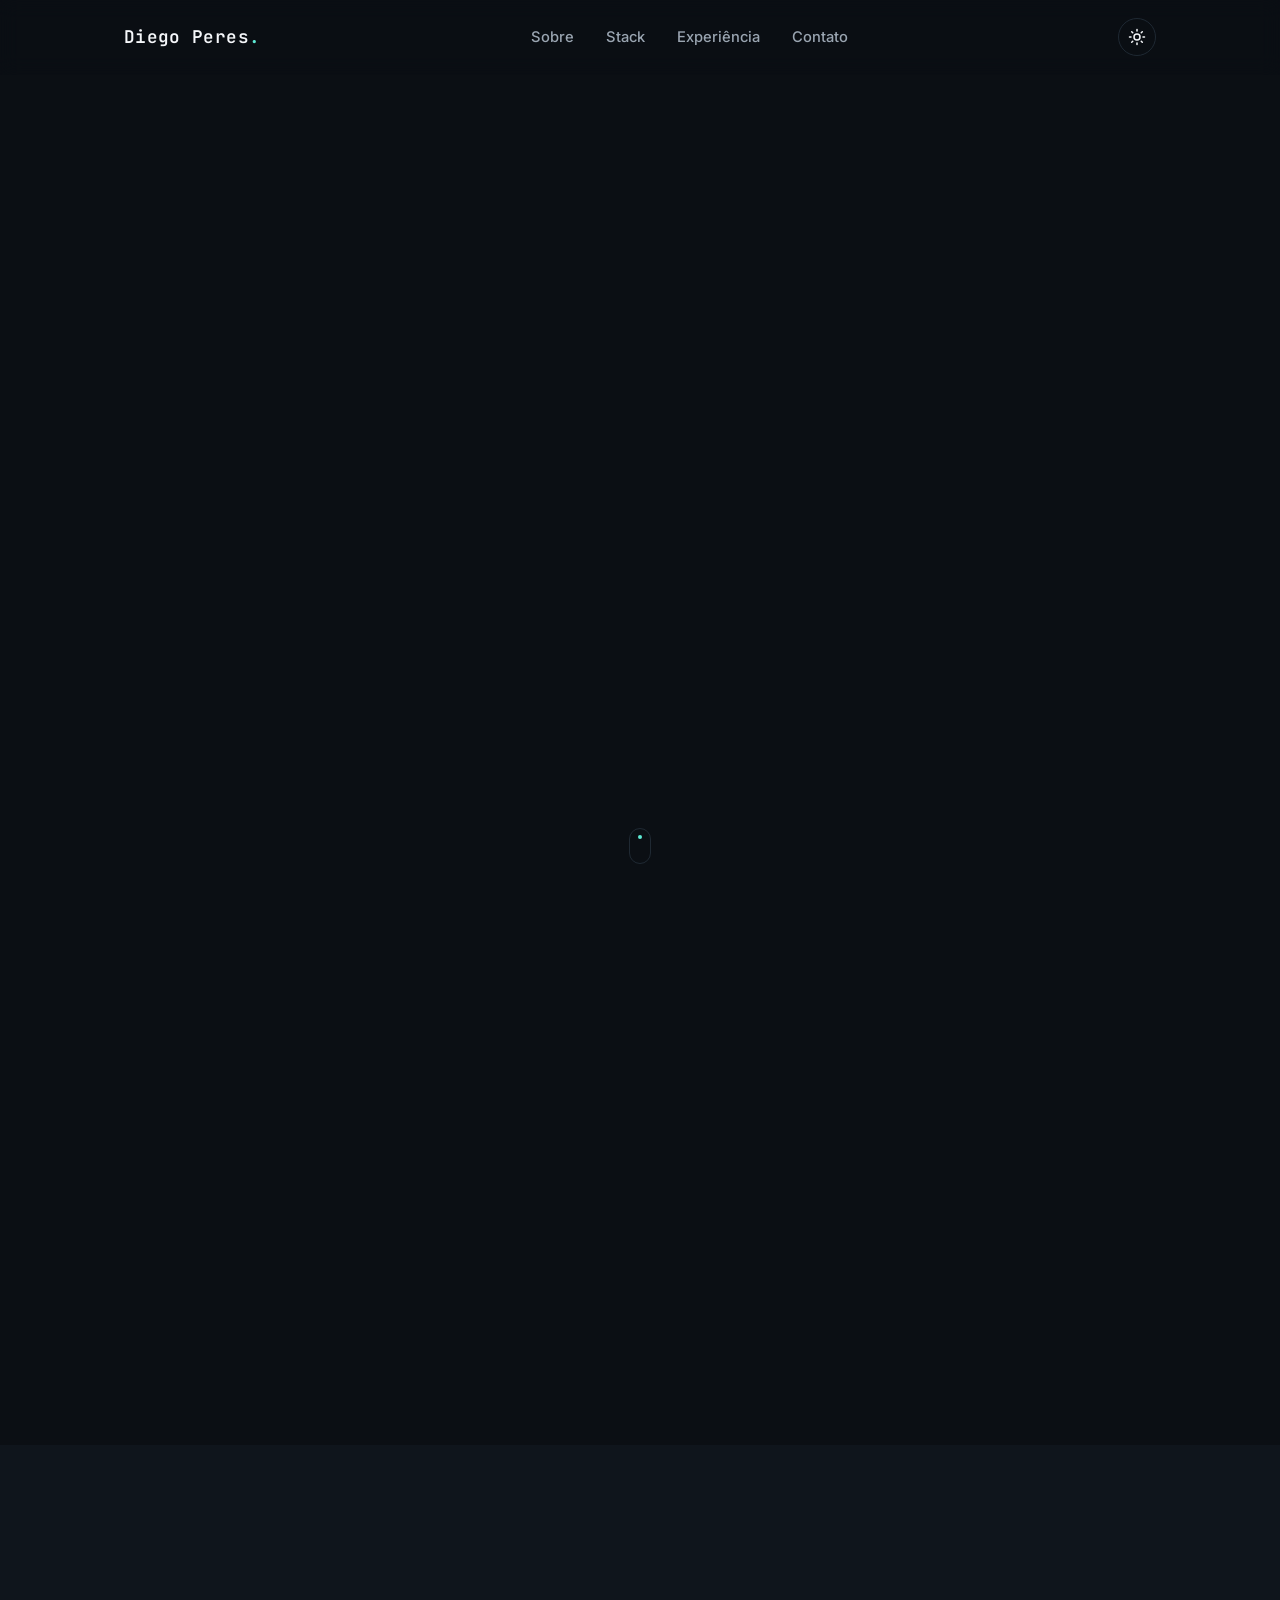
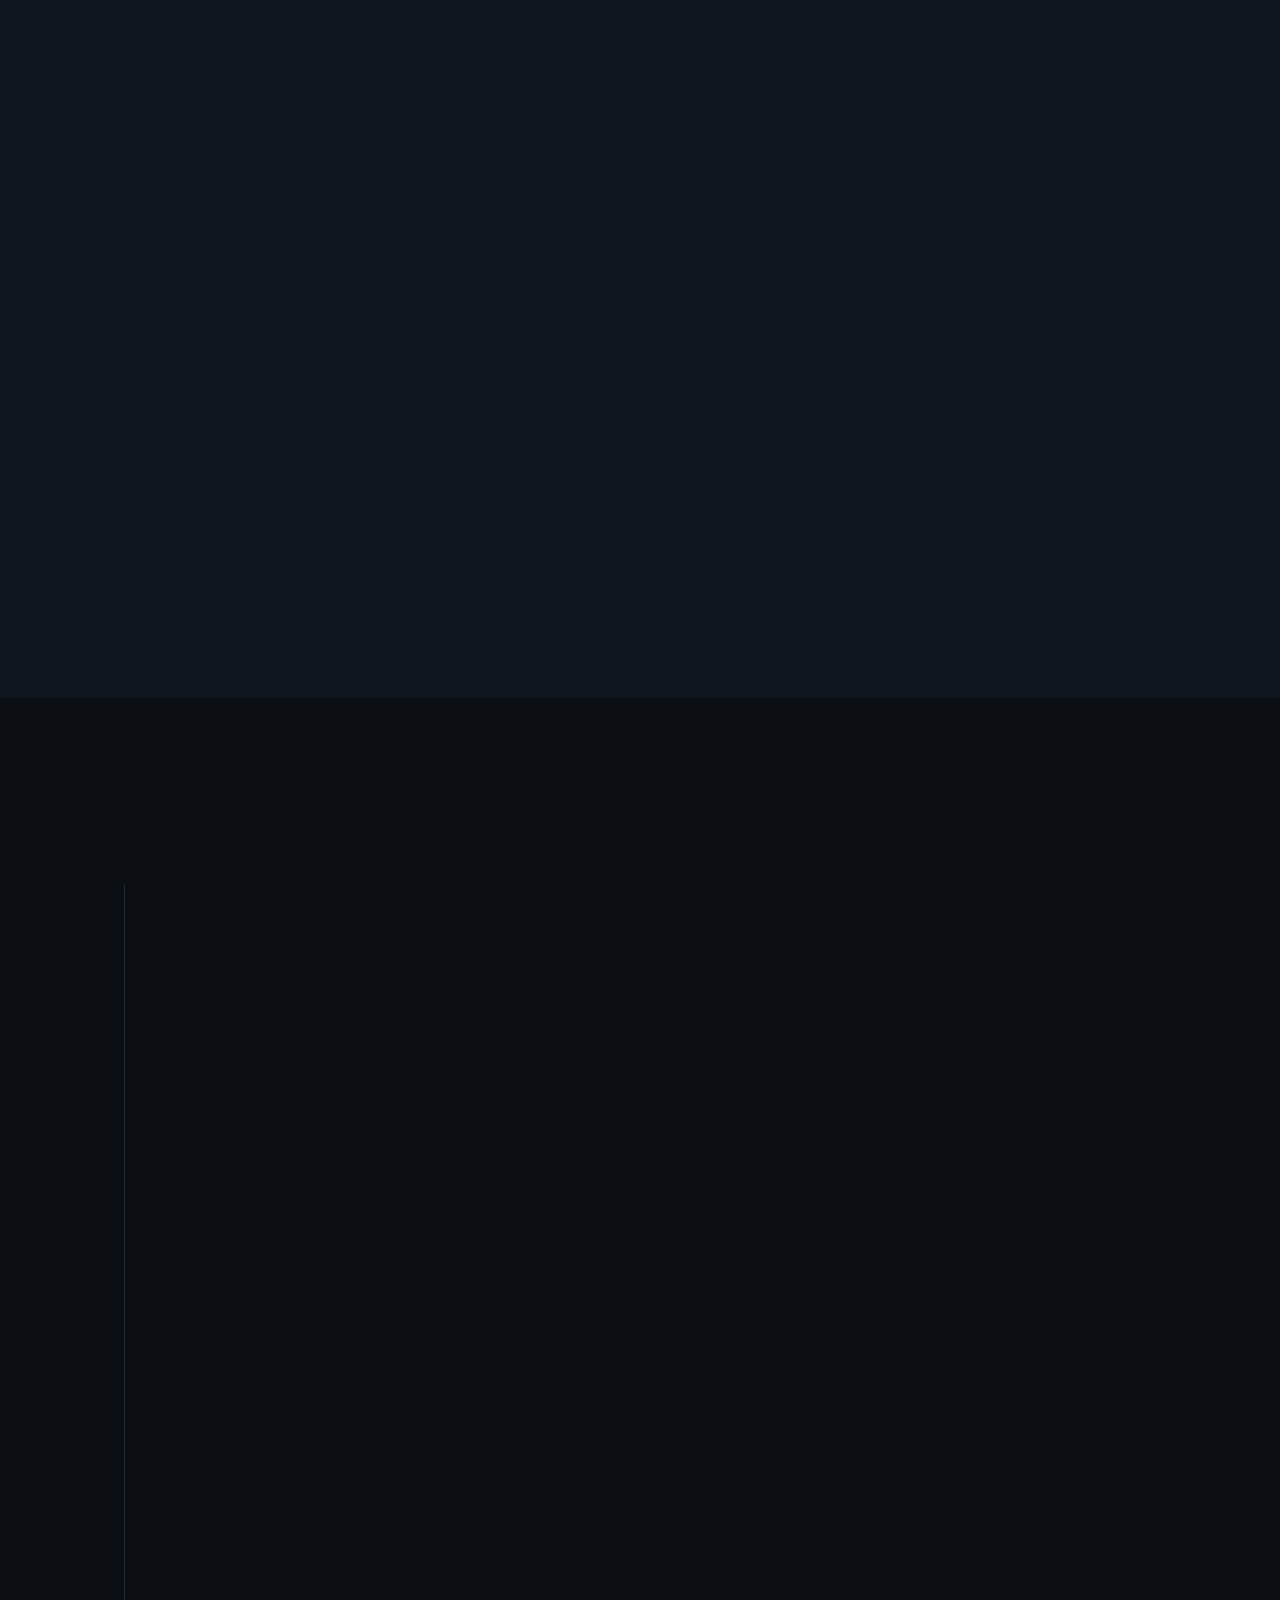
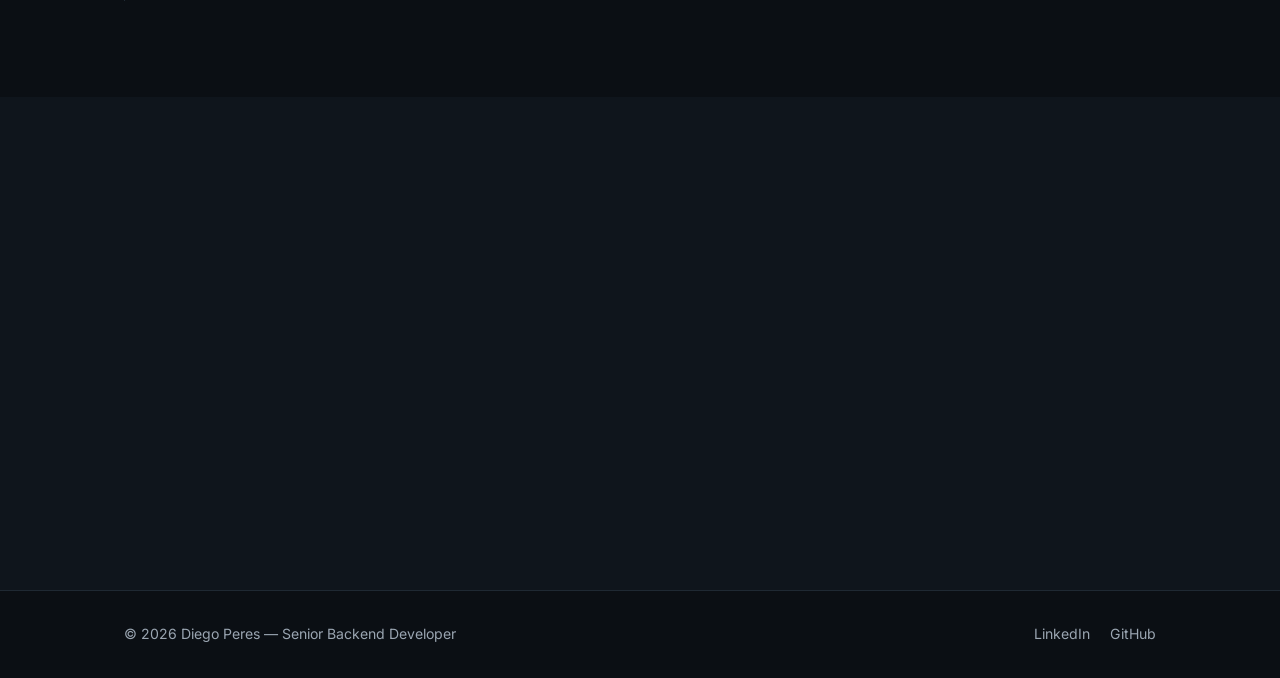
==== index.html @ b1e32153 "ajustes" ====
<!DOCTYPE html>
<html lang="pt-BR">

<head>
    <meta charset="UTF-8">
    <meta name="viewport" content="width=device-width, initial-scale=1.0">

    <title>Diego Peres — Senior Backend Developer | C# / .NET</title>
    <meta name="description"
        content="Diego Peres, desenvolvedor backend sênior especializado em C# e .NET. Experiência com microsserviços, alta complexidade, grandes volumes de dados e cloud.">
    <meta name="author" content="Diego Peres">
    <meta name="robots" content="index, follow">
    <meta name="theme-color" content="#0b0f14">

    <!-- Open Graph -->
    <meta property="og:type" content="website">
    <meta property="og:title" content="Diego Peres — Senior Backend Developer | C# / .NET">
    <meta property="og:description"
        content="Desenvolvedor backend especializado em C# e ecossistema .NET, com experiência em sistemas de alta complexidade, microsserviços e processamento de grandes volumes de dados.">
    <meta property="og:image" content="assets/og-image.svg">
    <!-- PERSONALIZAR: og:url deve apontar para o domínio final do site -->
    <meta property="og:url" content="https://SEU-USUARIO.github.io/">
    <meta property="og:locale" content="pt_BR">

    <!-- Twitter Card -->
    <meta name="twitter:card" content="summary_large_image">
    <meta name="twitter:title" content="Diego Peres — Senior Backend Developer | C# / .NET">
    <meta name="twitter:description" content="Desenvolvedor backend especializado em C# e ecossistema .NET.">
    <meta name="twitter:image" content="assets/og-image.svg">

    <link rel="icon" type="image/svg+xml" href="assets/favicon.svg">
    <link rel="canonical" href="https://SEU-USUARIO.github.io/"> <!-- PERSONALIZAR -->

    <link rel="preconnect" href="https://fonts.googleapis.com">
    <link rel="preconnect" href="https://fonts.gstatic.com" crossorigin>
    <link
        href="https://fonts.googleapis.com/css2?family=Inter:wght@400;500;600;700&amp;family=JetBrains+Mono:wght@400;500;600&amp;display=swap"
        rel="stylesheet">

    <link rel="stylesheet" href="css/style.css">
</head>

<body>

    <a class="skip-link" href="#conteudo">Pular para o conteúdo</a>

    <!-- ===================== HEADER / NAV ===================== -->
    <header class="header" id="header">
        <nav class="nav" aria-label="Navegação principal">
            <a href="#hero" class="nav__brand">Diego Peres<span class="dot">.</span></a>

            <button class="nav__toggle" id="navToggle" aria-expanded="false" aria-controls="navMenu"
                aria-label="Abrir menu">
                <span></span><span></span><span></span>
            </button>

            <ul class="nav__menu" id="navMenu">
                <li><a href="#sobre" class="nav__link">Sobre</a></li>
                <li><a href="#stack" class="nav__link">Stack</a></li>
                <li><a href="#experiencia" class="nav__link">Experiência</a></li>
                <li><a href="#contato" class="nav__link">Contato</a></li>
            </ul>

            <div class="nav__actions">
                <button class="theme-toggle" id="themeToggle" aria-label="Alternar tema claro/escuro"
                    title="Alternar tema">
                    <svg class="icon icon-sun" viewBox="0 0 24 24" aria-hidden="true">
                        <circle cx="12" cy="12" r="4" />
                        <path
                            d="M12 2v2M12 20v2M4.93 4.93l1.41 1.41M17.66 17.66l1.41 1.41M2 12h2M20 12h2M4.93 19.07l1.41-1.41M17.66 6.34l1.41-1.41" />
                    </svg>
                    <svg class="icon icon-moon" viewBox="0 0 24 24" aria-hidden="true">
                        <path d="M21 12.79A9 9 0 1 1 11.21 3 7 7 0 0 0 21 12.79z" />
                    </svg>
                </button>
            </div>
        </nav>
    </header>

    <main id="conteudo">

        <!-- ===================== HERO ===================== -->
        <section class="hero" id="hero">
            <div class="container hero__content">
                <p class="hero__eyebrow reveal">Olá, eu sou</p>
                <h1 class="hero__name reveal">Diego Peres</h1>
                <p class="hero__role reveal">Senior Backend Developer <span class="sep">|</span> C# <span
                        class="sep">|</span> .NET</p>
                <p class="hero__text reveal">
                    Desenvolvedor backend especializado em C# e ecossistema .NET, com experiência no
                    desenvolvimento de sistemas de alta complexidade, microsserviços e processamento
                    de grandes volumes de dados.
                </p>

                <div class="hero__actions reveal">
                    <!-- PERSONALIZAR: links configurados em js/script.js (objeto CONFIG) -->
                    <a data-config="linkedin" class="btn btn--primary" target="_blank" rel="noopener noreferrer">
                        <svg class="icon icon-brand" viewBox="0 0 24 24" aria-hidden="true">
                            <path
                                d="M20.447 20.452h-3.554v-5.569c0-1.328-.027-3.037-1.852-3.037-1.853 0-2.136 1.446-2.136 2.939v5.667H9.351V9h3.414v1.561h.046c.477-.9 1.637-1.85 3.37-1.85 3.601 0 4.267 2.37 4.267 5.455v6.286zM5.337 7.433a2.062 2.062 0 1 1 0-4.125 2.062 2.062 0 0 1 0 4.125zM7.119 20.452H3.554V9h3.565v11.452zM22.225 0H1.771C.792 0 0 .774 0 1.729v20.542C0 23.227.792 24 1.771 24h20.451C23.2 24 24 23.227 24 22.271V1.729C24 .774 23.2 0 22.222 0h.003z" />
                        </svg>
                        LinkedIn
                    </a>
                    <a data-config="github" class="btn btn--outline" target="_blank" rel="noopener noreferrer">
                        <svg class="icon icon-brand" viewBox="0 0 24 24" aria-hidden="true">
                            <path
                                d="M12 .297c-6.63 0-12 5.373-12 12 0 5.303 3.438 9.8 8.205 11.385.6.113.82-.258.82-.577 0-.285-.01-1.04-.015-2.04-3.338.724-4.042-1.61-4.042-1.61C4.422 18.07 3.633 17.7 3.633 17.7c-1.087-.744.084-.729.084-.729 1.205.084 1.838 1.236 1.838 1.236 1.07 1.835 2.809 1.305 3.495.998.108-.776.417-1.305.76-1.605-2.665-.3-5.466-1.332-5.466-5.93 0-1.31.47-2.38 1.235-3.22-.135-.303-.54-1.523.105-3.176 0 0 1.005-.322 3.3 1.23.96-.267 1.98-.399 3-.405 1.02.006 2.04.138 3 .405 2.28-1.552 3.285-1.23 3.285-1.23.645 1.653.24 2.873.12 3.176.765.84 1.23 1.91 1.23 3.22 0 4.61-2.805 5.625-5.475 5.92.42.36.81 1.096.81 2.22 0 1.606-.015 2.896-.015 3.286 0 .315.21.69.825.57C20.565 22.092 24 17.592 24 12.297c0-6.627-5.373-12-12-12" />
                        </svg>
                        GitHub
                    </a>
                    <a href="#contato" class="btn btn--ghost">Contato</a>
                </div>
            </div>

            <a href="#sobre" class="scroll-hint" aria-label="Rolar para a próxima seção">
                <span></span>
            </a>
        </section>

        <!-- ===================== SOBRE ===================== -->
        <section class="section" id="sobre">
            <div class="container">
                <h2 class="section__title reveal"><span class="section__num">01.</span> Sobre mim</h2>

                <div class="about">
                    <p class="about__text reveal">
                        Sou desenvolvedor de software com experiência desde 2010, especializado em
                        desenvolvimento backend utilizando C# e .NET. Ao longo da carreira, trabalhei com
                        sistemas de alta complexidade, grande volume de dados, microsserviços, mensageria,
                        bancos de dados e ambientes de cloud.
                    </p>
                    <p class="about__text reveal">
                        Ao longo da carreira, atuei em sistemas de gestão financeira, comercial e estoque —
                        passando por desenvolvimento desktop, evoluindo para APIs backend e, mais
                        recentemente, para arquiteturas em nuvem e microsserviços. Gosto de projetar
                        soluções que se mantêm simples mesmo quando o problema não é, com código testável
                        e serviços que continuam de pé sob carga.
                    </p>
                </div>
            </div>
        </section>

        <!-- ===================== STACK ===================== -->
        <section class="section section--alt" id="stack">
            <div class="container">
                <h2 class="section__title reveal"><span class="section__num">02.</span> Stack &amp; Conhecimentos</h2>

                <div class="stack-grid">

                    <div class="stack-card reveal">
                        <h3 class="stack-card__title">
                            <svg class="icon" viewBox="0 0 24 24" aria-hidden="true">
                                <polyline points="16 18 22 12 16 6" />
                                <polyline points="8 6 2 12 8 18" />
                            </svg>
                            Backend
                        </h3>
                        <ul class="tag-list">
                            <li>C#</li>
                            <li>.NET</li>
                            <li>ASP.NET Core</li>
                            <li>Entity Framework</li>
                            <li>Dapper</li>
                            <li>MediatR</li>
                            <li>REST APIs</li>
                            <li>Microservices</li>
                            <li>Swagger</li>
                            <li>Scalar</li>
                        </ul>
                    </div>

                    <div class="stack-card reveal">
                        <h3 class="stack-card__title">
                            <svg class="icon" viewBox="0 0 24 24" aria-hidden="true">
                                <ellipse cx="12" cy="6" rx="8" ry="3" />
                                <path d="M4 6v6c0 1.66 3.58 3 8 3s8-1.34 8-3V6" />
                                <path d="M4 12v6c0 1.66 3.58 3 8 3s8-1.34 8-3v-6" />
                            </svg>
                            Banco de Dados
                        </h3>
                        <ul class="tag-list">
                            <li>SQL Server</li>
                            <li>MySQL</li>
                        </ul>
                    </div>

                    <div class="stack-card reveal">
                        <h3 class="stack-card__title">
                            <svg class="icon" viewBox="0 0 24 24" aria-hidden="true">
                                <path
                                    d="M21 11.5a8.38 8.38 0 0 1-.9 3.8 8.5 8.5 0 0 1-7.6 4.7 8.38 8.38 0 0 1-3.8-.9L3 21l1.9-5.7a8.38 8.38 0 0 1-.9-3.8 8.5 8.5 0 0 1 4.7-7.6 8.38 8.38 0 0 1 3.8-.9h.5a8.48 8.48 0 0 1 8 8v.5Z" />
                            </svg>
                            Mensageria
                        </h3>
                        <ul class="tag-list">
                            <li>RabbitMQ</li>
                            <li>Azure Service Bus</li>
                        </ul>
                    </div>

                    <div class="stack-card reveal">
                        <h3 class="stack-card__title">
                            <svg class="icon" viewBox="0 0 24 24" aria-hidden="true">
                                <path d="M7 18a4.5 4.5 0 0 1-1.5-8.73A5.5 5.5 0 0 1 16.2 7.02 4.5 4.5 0 0 1 17 18H7Z" />
                            </svg>
                            Cloud &amp; DevOps
                        </h3>
                        <ul class="tag-list">
                            <li>Azure</li>
                            <li>Azure DevOps</li>
                            <li>AWS</li>
                            <li>Docker</li>
                            <li>Rancher</li>
                            <li>Keda</li>
                            <li>CI/CD</li>
                            <li>Git</li>
                        </ul>
                    </div>

                    <div class="stack-card reveal">
                        <h3 class="stack-card__title">
                            <svg class="icon" viewBox="0 0 24 24" aria-hidden="true">
                                <path d="M22 11.08V12a10 10 0 1 1-5.93-9.14" />
                                <polyline points="22 4 12 14.01 9 11.01" />
                            </svg>
                            Testes
                        </h3>
                        <ul class="tag-list">
                            <li>NUnit</li>
                            <li>XUnit</li>
                            <li>NSubstitute</li>
                        </ul>
                    </div>

                </div>
            </div>
        </section>

        <!-- ===================== EXPERIÊNCIA ===================== -->
        <section class="section" id="experiencia">
            <div class="container">
                <h2 class="section__title reveal"><span class="section__num">03.</span> Experiência</h2>

                <ol class="timeline">

                    <li class="timeline__item reveal">
                        <div class="timeline__dot"></div>
                        <div class="timeline__card">
                            <span class="timeline__period">08/2024 — Atual</span>
                            <h3 class="timeline__role">Desenvolvedor Backend | C# | .NET</h3>
                            <p class="timeline__company">Ambev Tech</p>
                            <p class="timeline__desc">
                                Desenvolvimento backend em C# e .NET, com Entity Framework, MediatR e padrão
                                Repository. Integração entre sistemas via Azure Service Bus, com persistência
                                em SQL Server.
                            </p>
                        </div>
                    </li>

                    <li class="timeline__item reveal">
                        <div class="timeline__dot"></div>
                        <div class="timeline__card">
                            <span class="timeline__period">06/2021 — 08/2024</span>
                            <h3 class="timeline__role">Desenvolvedor Backend | C# | .NET</h3>
                            <p class="timeline__company">BTG Pactual</p>
                            <p class="timeline__desc">
                                Desenvolvimento de microsserviços em C# e ASP.NET, com mensageria via RabbitMQ
                                e persistência com Entity Framework e Dapper sobre MySQL. Orquestração de
                                containers com Docker e Rancher, com autoscaling via Keda. Pipelines de CI/CD
                                e versionamento no Azure DevOps, documentação de APIs com Swagger.
                            </p>
                        </div>
                    </li>

                    <li class="timeline__item reveal">
                        <div class="timeline__dot"></div>
                        <div class="timeline__card">
                            <span class="timeline__period">01/2010 — 05/2021</span>
                            <h3 class="timeline__role">Analista Desenvolvedor C# ASP.NET Core / Delphi</h3>
                            <p class="timeline__company">ao3 — Curitiba e Região, Brasil</p>
                            <p class="timeline__desc">
                                Mais de 11 anos em sistemas de gestão financeira, comercial e estoque. Trajetória
                                que passou por desenvolvimento desktop em Delphi, evoluiu para APIs backend em
                                C# e ASP.NET Core com microsserviços e Docker, e por fim para arquitetura em
                                nuvem — incluindo CI/CD na AWS (Docker, CodeCommit, CodeBuild, S3) e adaptação
                                dos sistemas para operação multi-tenant.
                            </p>
                        </div>
                    </li>

                </ol>
            </div>
        </section>

        <!-- ===================== CONTATO ===================== -->
        <section class="section section--alt" id="contato">
            <div class="container contact">
                <h2 class="section__title reveal"><span class="section__num">04.</span> Contato</h2>
                <p class="contact__text reveal">
                    Aberto a novas oportunidades e conversas sobre backend, arquitetura e engenharia de software.
                    O melhor caminho é me chamar por um dos canais abaixo.
                </p>

                <div class="contact__actions reveal">
                    <button type="button" class="btn btn--primary" data-email-trigger="send">
                        <svg class="icon" viewBox="0 0 24 24" aria-hidden="true">
                            <rect x="3" y="5" width="18" height="14" rx="2" />
                            <path d="m3 7 9 6 9-6" />
                        </svg>
                        Enviar e-mail
                    </button>
                    <a data-config="linkedin" class="btn btn--outline" target="_blank" rel="noopener noreferrer">
                        <svg class="icon icon-brand" viewBox="0 0 24 24" aria-hidden="true">
                            <path
                                d="M20.447 20.452h-3.554v-5.569c0-1.328-.027-3.037-1.852-3.037-1.853 0-2.136 1.446-2.136 2.939v5.667H9.351V9h3.414v1.561h.046c.477-.9 1.637-1.85 3.37-1.85 3.601 0 4.267 2.37 4.267 5.455v6.286zM5.337 7.433a2.062 2.062 0 1 1 0-4.125 2.062 2.062 0 0 1 0 4.125zM7.119 20.452H3.554V9h3.565v11.452zM22.225 0H1.771C.792 0 0 .774 0 1.729v20.542C0 23.227.792 24 1.771 24h20.451C23.2 24 24 23.227 24 22.271V1.729C24 .774 23.2 0 22.222 0h.003z" />
                        </svg>
                        LinkedIn
                    </a>
                    <a data-config="github" class="btn btn--outline" target="_blank" rel="noopener noreferrer">
                        <svg class="icon icon-brand" viewBox="0 0 24 24" aria-hidden="true">
                            <path
                                d="M12 .297c-6.63 0-12 5.373-12 12 0 5.303 3.438 9.8 8.205 11.385.6.113.82-.258.82-.577 0-.285-.01-1.04-.015-2.04-3.338.724-4.042-1.61-4.042-1.61C4.422 18.07 3.633 17.7 3.633 17.7c-1.087-.744.084-.729.084-.729 1.205.084 1.838 1.236 1.838 1.236 1.07 1.835 2.809 1.305 3.495.998.108-.776.417-1.305.76-1.605-2.665-.3-5.466-1.332-5.466-5.93 0-1.31.47-2.38 1.235-3.22-.135-.303-.54-1.523.105-3.176 0 0 1.005-.322 3.3 1.23.96-.267 1.98-.399 3-.405 1.02.006 2.04.138 3 .405 2.28-1.552 3.285-1.23 3.285-1.23.645 1.653.24 2.873.12 3.176.765.84 1.23 1.91 1.23 3.22 0 4.61-2.805 5.625-5.475 5.92.42.36.81 1.096.81 2.22 0 1.606-.015 2.896-.015 3.286 0 .315.21.69.825.57C20.565 22.092 24 17.592 24 12.297c0-6.627-5.373-12-12-12" />
                        </svg>
                        GitHub
                    </a>
                </div>

                <!--
          Proteção simples contra coleta automática de e-mail: o endereço fica
          codificado em js/script.js e só é decodificado/exibido após o clique
          do usuário (ver initEmailProtection em js/script.js).
        -->
                <p class="contact__direct reveal">
                    E-mail: <a href="#" class="email-reveal" data-email-trigger="show">Clique para revelar</a>
                </p>
            </div>
        </section>

    </main>

    <!-- ===================== FOOTER ===================== -->
    <footer class="footer">
        <div class="container footer__content">
            <p>&copy; <span id="year">2026</span> Diego Peres — Senior Backend Developer</p>
            <div class="footer__links">
                <a data-config="linkedin" target="_blank" rel="noopener noreferrer">LinkedIn</a>
                <a data-config="github" target="_blank" rel="noopener noreferrer">GitHub</a>
            </div>
        </div>
    </footer>

    <script src="js/site-config.js"></script>
    <script>
        (function loadScripts() {
            const appScript = document.createElement("script");
            appScript.src = "js/script.js";

            const localConfigScript = document.createElement("script");
            localConfigScript.src = "js/site-config.local.js";
            localConfigScript.onload = function () {
                document.body.appendChild(appScript);
            };
            localConfigScript.onerror = function () {
                document.body.appendChild(appScript);
            };

            document.body.appendChild(localConfigScript);
        })();
    </script>
</body>

</html>
---- css/style.css ----
/* =========================================================
   Diego — Portfólio pessoal
   Estrutura do CSS:
   1. Reset & base
   2. Variáveis de tema (dark padrão / light)
   3. Layout utilitário (container, seções)
   4. Header / navegação
   5. Hero
   6. Sobre
   7. Stack
   8. Experiência (timeline)
   9. Contato
   10. Footer
   11. Animações / reveal
   12. Responsivo
   ========================================================= */

/* ---------- 1. Reset & base ---------- */
*,
*::before,
*::after {
  box-sizing: border-box;
  margin: 0;
  padding: 0;
}

html {
  scroll-behavior: smooth;
}

body {
  font-family: 'Inter', -apple-system, BlinkMacSystemFont, 'Segoe UI', sans-serif;
  line-height: 1.6;
  -webkit-font-smoothing: antialiased;
}

img, svg {
  display: block;
  max-width: 100%;
}

a {
  color: inherit;
  text-decoration: none;
}

ul, ol {
  list-style: none;
}

button {
  font: inherit;
  cursor: pointer;
  border: none;
  background: none;
  color: inherit;
}

@media (prefers-reduced-motion: reduce) {
  html {
    scroll-behavior: auto;
  }
  *, *::before, *::after {
    animation-duration: 0.01ms !important;
    animation-iteration-count: 1 !important;
    transition-duration: 0.01ms !important;
  }
}

/* ---------- 2. Variáveis de tema ---------- */
:root {
  --bg: #0b0f14;
  --bg-alt: #0f151c;
  --surface: #131a22;
  --surface-border: #1f2933;
  --text: #f5f7fa;
  --text-muted: #9aa5b1;
  --accent: #5eead4;
  --accent-soft: rgba(94, 234, 212, 0.12);
  --accent-contrast: #0b0f14;

  --font-mono: 'JetBrains Mono', 'Courier New', monospace;
  --max-width: 1080px;
  --radius: 12px;
  --transition: 200ms ease;
}

:root[data-theme="light"] {
  --bg: #e4e7eb;
  --bg-alt: #d9dde2;
  --surface: #ffffff;
  --surface-border: #cdd2d8;
  --text: #12181f;
  --text-muted: #56626d;
  --accent: #0f9e8b;
  --accent-soft: rgba(15, 158, 139, 0.1);
  --accent-contrast: #ffffff;
}

body {
  background-color: var(--bg);
  color: var(--text);
  transition: background-color var(--transition), color var(--transition);
}

::selection {
  background: var(--accent-soft);
  color: var(--accent);
}

/* ---------- 3. Layout utilitário ---------- */
.container {
  width: 100%;
  max-width: var(--max-width);
  margin: 0 auto;
  padding: 0 24px;
}

.section {
  padding: 96px 0;
}

.section--alt {
  background-color: var(--bg-alt);
}

.section__title {
  font-size: clamp(1.5rem, 2.5vw, 2rem);
  font-weight: 700;
  margin-bottom: 40px;
  display: flex;
  align-items: baseline;
  gap: 10px;
}

.section__num {
  font-family: var(--font-mono);
  color: var(--accent);
  font-size: 1rem;
  font-weight: 500;
}

.skip-link {
  position: absolute;
  top: -48px;
  left: 12px;
  background: var(--accent);
  color: var(--accent-contrast);
  padding: 10px 16px;
  border-radius: 8px;
  z-index: 1000;
  transition: top var(--transition);
}

.skip-link:focus {
  top: 12px;
}

/* ---------- 4. Header / navegação ---------- */
.header {
  position: fixed;
  top: 0;
  left: 0;
  right: 0;
  z-index: 500;
  background: rgba(11, 15, 20, 0.72);
  backdrop-filter: blur(10px);
  -webkit-backdrop-filter: blur(10px);
  border-bottom: 1px solid transparent;
  transition: border-color var(--transition), background-color var(--transition);
}

:root[data-theme="light"] .header {
  background: rgba(228, 231, 235, 0.85);
}

.header--scrolled {
  border-bottom-color: var(--surface-border);
}

.nav {
  max-width: var(--max-width);
  margin: 0 auto;
  padding: 18px 24px;
  display: flex;
  align-items: center;
  justify-content: space-between;
}

.nav__brand {
  font-family: var(--font-mono);
  font-weight: 600;
  font-size: 1.1rem;
  letter-spacing: 0.02em;
}

.nav__brand .dot {
  color: var(--accent);
}

.nav__menu {
  display: flex;
  gap: 32px;
}

.nav__link {
  font-size: 0.92rem;
  font-weight: 500;
  color: var(--text-muted);
  position: relative;
  transition: color var(--transition);
}

.nav__link::after {
  content: "";
  position: absolute;
  left: 0;
  bottom: -4px;
  width: 0;
  height: 1.5px;
  background: var(--accent);
  transition: width var(--transition);
}

.nav__link:hover {
  color: var(--text);
}

.nav__link:hover::after {
  width: 100%;
}

.nav__link.is-active {
  color: var(--accent);
}

.nav__link.is-active::after {
  width: 100%;
}

.nav__actions {
  display: flex;
  align-items: center;
  gap: 12px;
}

.theme-toggle {
  width: 38px;
  height: 38px;
  display: grid;
  place-items: center;
  border-radius: 50%;
  border: 1px solid var(--surface-border);
  color: var(--text);
  transition: border-color var(--transition), transform var(--transition);
}

.theme-toggle:hover {
  border-color: var(--accent);
  transform: rotate(12deg);
}

.icon {
  width: 18px;
  height: 18px;
  fill: none;
  stroke: currentColor;
  stroke-width: 2;
  stroke-linecap: round;
  stroke-linejoin: round;
  flex-shrink: 0;
}

.icon-brand {
  fill: currentColor;
  stroke: none;
}

.btn .icon {
  width: 16px;
  height: 16px;
}

.theme-toggle .icon-moon {
  display: none;
}

:root[data-theme="light"] .theme-toggle .icon-sun {
  display: none;
}

:root[data-theme="light"] .theme-toggle .icon-moon {
  display: block;
}

.nav__toggle {
  display: none;
  flex-direction: column;
  gap: 5px;
  width: 32px;
  height: 32px;
  align-items: center;
  justify-content: center;
}

.nav__toggle span {
  width: 22px;
  height: 2px;
  background: var(--text);
  transition: transform var(--transition), opacity var(--transition);
}

/* ---------- 5. Hero ---------- */
.hero {
  min-height: 100vh;
  display: flex;
  align-items: center;
  position: relative;
  padding-top: 80px;
}

.hero__content {
  max-width: 720px;
}

.hero__eyebrow {
  font-family: var(--font-mono);
  color: var(--accent);
  font-size: 0.95rem;
  margin-bottom: 16px;
}

.hero__name {
  font-size: clamp(2.75rem, 8vw, 4.5rem);
  font-weight: 700;
  line-height: 1.05;
  margin-bottom: 12px;
}

.hero__role {
  font-size: clamp(1.1rem, 3vw, 1.5rem);
  color: var(--text-muted);
  font-weight: 500;
  margin-bottom: 24px;
}

.hero__role .sep {
  color: var(--accent);
  margin: 0 4px;
}

.hero__text {
  max-width: 560px;
  color: var(--text-muted);
  font-size: 1.05rem;
  margin-bottom: 40px;
}

.hero__actions {
  display: flex;
  flex-wrap: wrap;
  gap: 16px;
}

.btn {
  display: inline-flex;
  align-items: center;
  gap: 8px;
  padding: 12px 24px;
  border-radius: 8px;
  font-weight: 600;
  font-size: 0.95rem;
  border: 1px solid transparent;
  transition: transform var(--transition), border-color var(--transition), background-color var(--transition), color var(--transition);
}

.btn:hover {
  transform: translateY(-2px);
}

.btn--primary {
  background: var(--accent);
  color: var(--accent-contrast);
}

.btn--primary:hover {
  opacity: 0.9;
}

.btn--outline {
  border-color: var(--surface-border);
  color: var(--text);
}

.btn--outline:hover {
  border-color: var(--accent);
  color: var(--accent);
}

.btn--ghost {
  color: var(--text-muted);
}

.btn--ghost:hover {
  color: var(--accent);
}

.scroll-hint {
  position: absolute;
  bottom: 36px;
  left: 50%;
  transform: translateX(-50%);
  width: 22px;
  height: 36px;
  border: 1.5px solid var(--surface-border);
  border-radius: 12px;
  display: flex;
  justify-content: center;
  padding-top: 6px;
}

.scroll-hint span {
  width: 4px;
  height: 4px;
  border-radius: 50%;
  background: var(--accent);
  animation: scrollHint 1.8s ease-in-out infinite;
}

@keyframes scrollHint {
  0% { transform: translateY(0); opacity: 1; }
  70% { transform: translateY(10px); opacity: 0; }
  100% { opacity: 0; }
}

/* ---------- 6. Sobre ---------- */
.about {
  max-width: 720px;
  display: flex;
  flex-direction: column;
  gap: 20px;
}

.about__text {
  color: var(--text-muted);
  font-size: 1.05rem;
}

/* ---------- 7. Stack ---------- */
.stack-grid {
  display: grid;
  grid-template-columns: repeat(auto-fit, minmax(220px, 1fr));
  gap: 20px;
}

.stack-card {
  background: var(--surface);
  border: 1px solid var(--surface-border);
  border-radius: var(--radius);
  padding: 24px;
  transition: border-color var(--transition), transform var(--transition);
}

.stack-card:hover {
  border-color: var(--accent);
  transform: translateY(-3px);
}

.stack-card__title {
  display: flex;
  align-items: center;
  gap: 8px;
  font-size: 1rem;
  font-weight: 600;
  margin-bottom: 16px;
  color: var(--accent);
}

.tag-list {
  display: flex;
  flex-wrap: wrap;
  gap: 8px;
}

.tag-list li {
  font-family: var(--font-mono);
  font-size: 0.8rem;
  padding: 6px 10px;
  border-radius: 6px;
  background: var(--accent-soft);
  color: var(--text);
  border: 1px solid var(--surface-border);
}

/* ---------- 8. Experiência (timeline) ---------- */
.timeline {
  position: relative;
  max-width: 760px;
  padding-left: 28px;
  border-left: 1.5px solid var(--surface-border);
  display: flex;
  flex-direction: column;
  gap: 36px;
}

.timeline__item {
  position: relative;
}

.timeline__dot {
  position: absolute;
  left: -34.5px;
  top: 6px;
  width: 11px;
  height: 11px;
  border-radius: 50%;
  background: var(--bg);
  border: 2px solid var(--accent);
}

.timeline__card {
  background: var(--surface);
  border: 1px solid var(--surface-border);
  border-radius: var(--radius);
  padding: 20px 24px;
  transition: border-color var(--transition);
}

.timeline__card:hover {
  border-color: var(--accent);
}

.timeline__period {
  font-family: var(--font-mono);
  font-size: 0.8rem;
  color: var(--accent);
}

.timeline__role {
  font-size: 1.05rem;
  font-weight: 600;
  margin-top: 6px;
}

.timeline__company {
  color: var(--text-muted);
  font-size: 0.9rem;
  margin-bottom: 10px;
}

.timeline__desc {
  color: var(--text-muted);
  font-size: 0.95rem;
}

/* ---------- 9. Contato ---------- */
.contact {
  max-width: 640px;
}

.contact__text {
  color: var(--text-muted);
  margin-bottom: 32px;
  font-size: 1.05rem;
}

.contact__actions {
  display: flex;
  flex-wrap: wrap;
  gap: 16px;
  margin-bottom: 24px;
}

.contact__direct {
  color: var(--text-muted);
  font-size: 0.92rem;
}

.contact__direct a {
  color: var(--accent);
  font-weight: 500;
}

.contact__direct a:hover {
  text-decoration: underline;
}

/* ---------- 10. Footer ---------- */
.footer {
  border-top: 1px solid var(--surface-border);
  padding: 32px 0;
}

.footer__content {
  display: flex;
  flex-wrap: wrap;
  align-items: center;
  justify-content: space-between;
  gap: 16px;
  font-size: 0.88rem;
  color: var(--text-muted);
}

.footer__links {
  display: flex;
  gap: 20px;
}

.footer__links a {
  transition: color var(--transition);
}

.footer__links a:hover {
  color: var(--accent);
}

/* ---------- 11. Animações / reveal ---------- */
.reveal {
  opacity: 1;
  transform: translateY(0);
}

.js .reveal {
  opacity: 0;
  transform: translateY(16px);
  transition: opacity 600ms ease, transform 600ms ease;
}

.js .reveal.is-visible {
  opacity: 1;
  transform: translateY(0);
}

/* ---------- 12. Responsivo ---------- */
@media (max-width: 860px) {
  .nav__toggle {
    display: flex;
  }

  .nav__menu {
    position: fixed;
    top: 68px;
    right: 0;
    left: 0;
    background: var(--bg);
    border-bottom: 1px solid var(--surface-border);
    flex-direction: column;
    align-items: center;
    gap: 0;
    padding: 8px 0;
    transform: translateY(-140%);
    opacity: 0;
    transition: transform var(--transition), opacity var(--transition);
  }

  .nav__menu.is-open {
    transform: translateY(0);
    opacity: 1;
  }

  .nav__menu li {
    width: 100%;
    text-align: center;
  }

  .nav__link {
    display: block;
    padding: 14px 0;
  }

  .nav__toggle.is-open span:nth-child(1) {
    transform: translateY(7px) rotate(45deg);
  }

  .nav__toggle.is-open span:nth-child(2) {
    opacity: 0;
  }

  .nav__toggle.is-open span:nth-child(3) {
    transform: translateY(-7px) rotate(-45deg);
  }
}

@media (max-width: 600px) {
  .section {
    padding: 72px 0;
  }

  .timeline {
    padding-left: 22px;
  }

  .timeline__dot {
    left: -28.5px;
  }
}
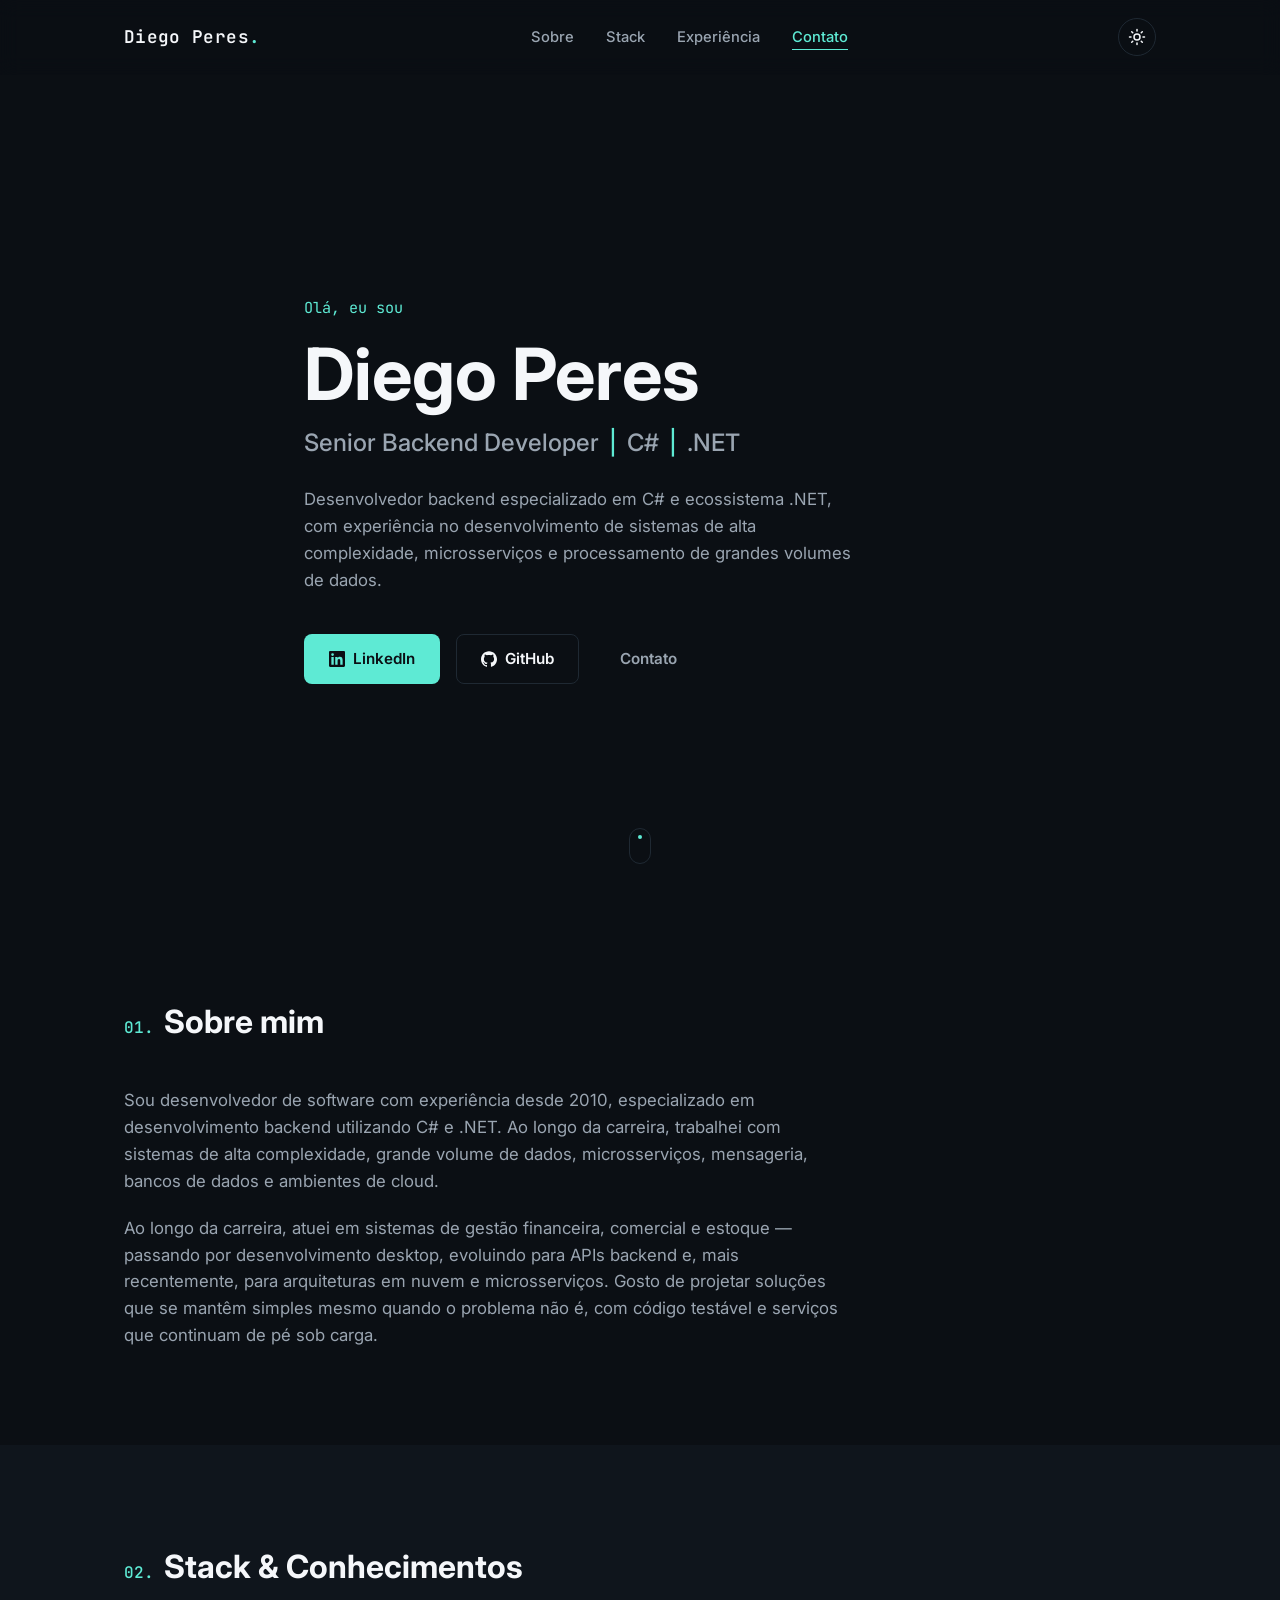
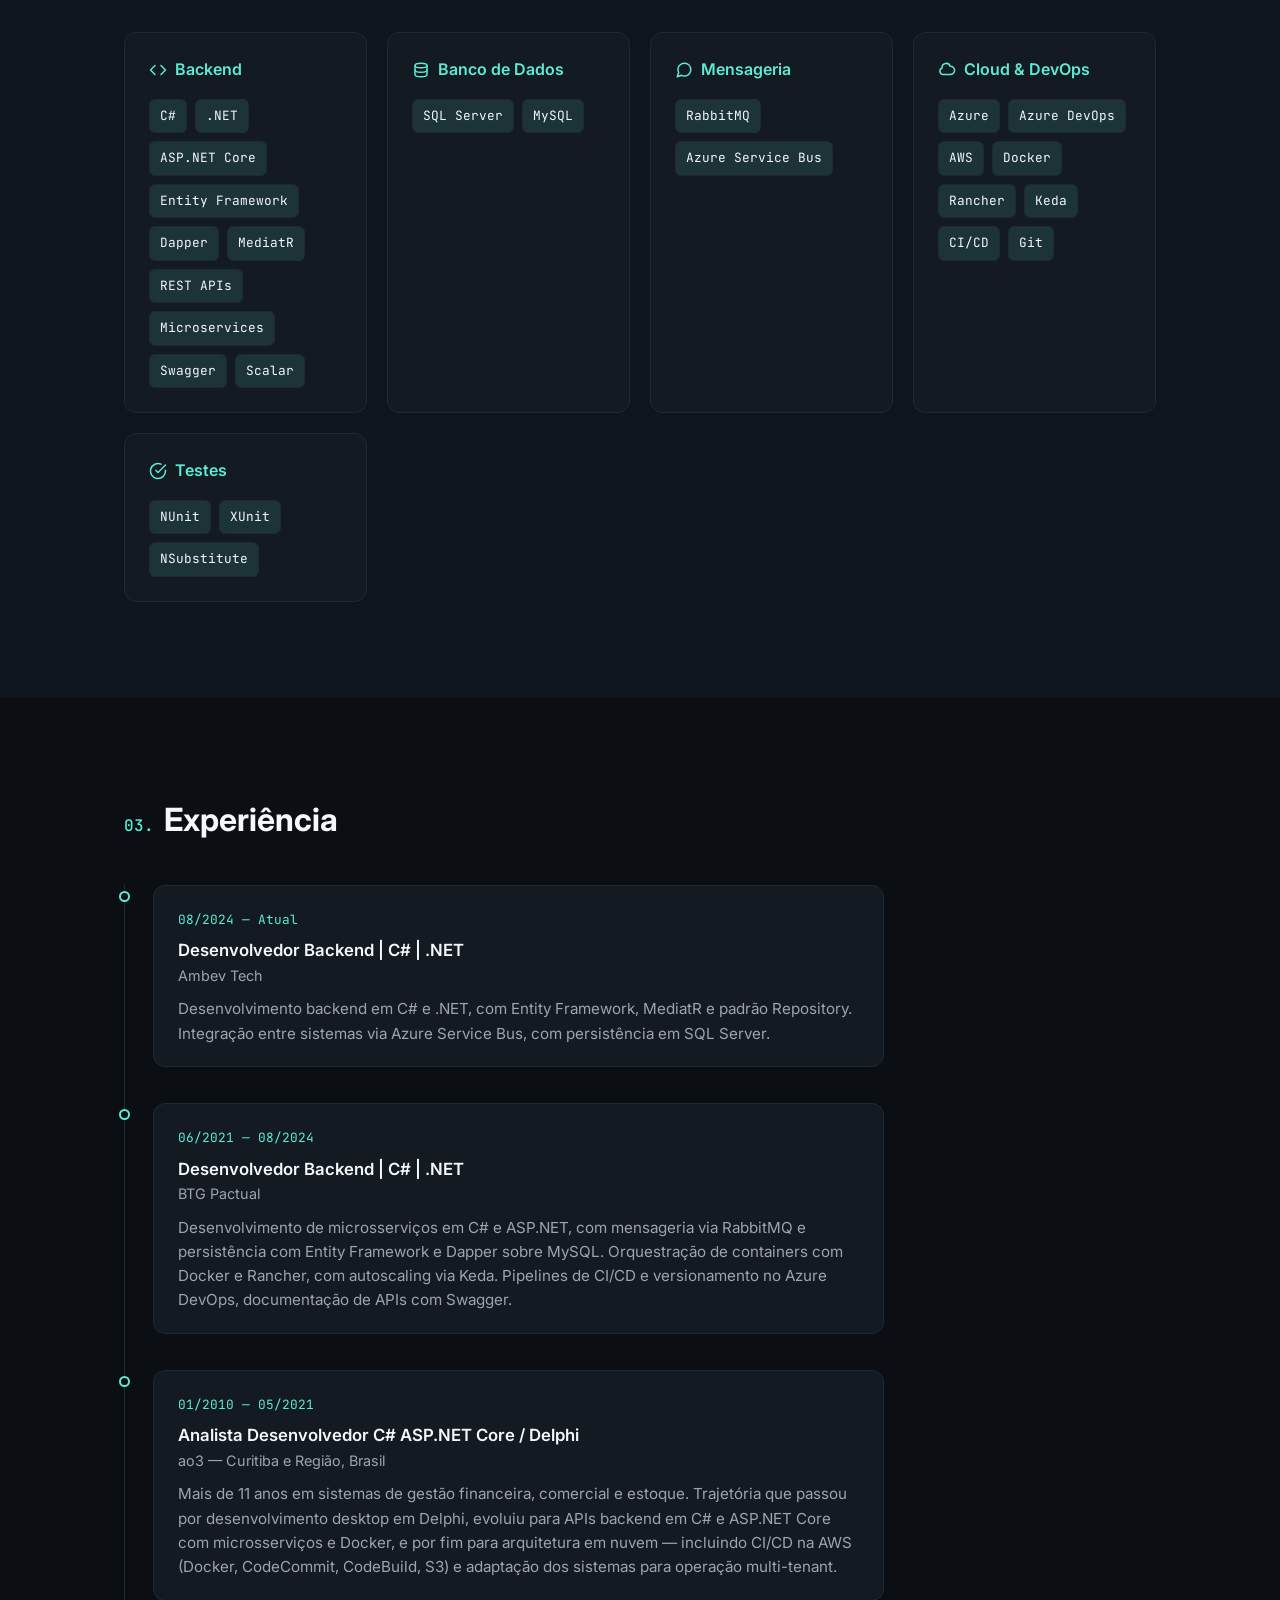
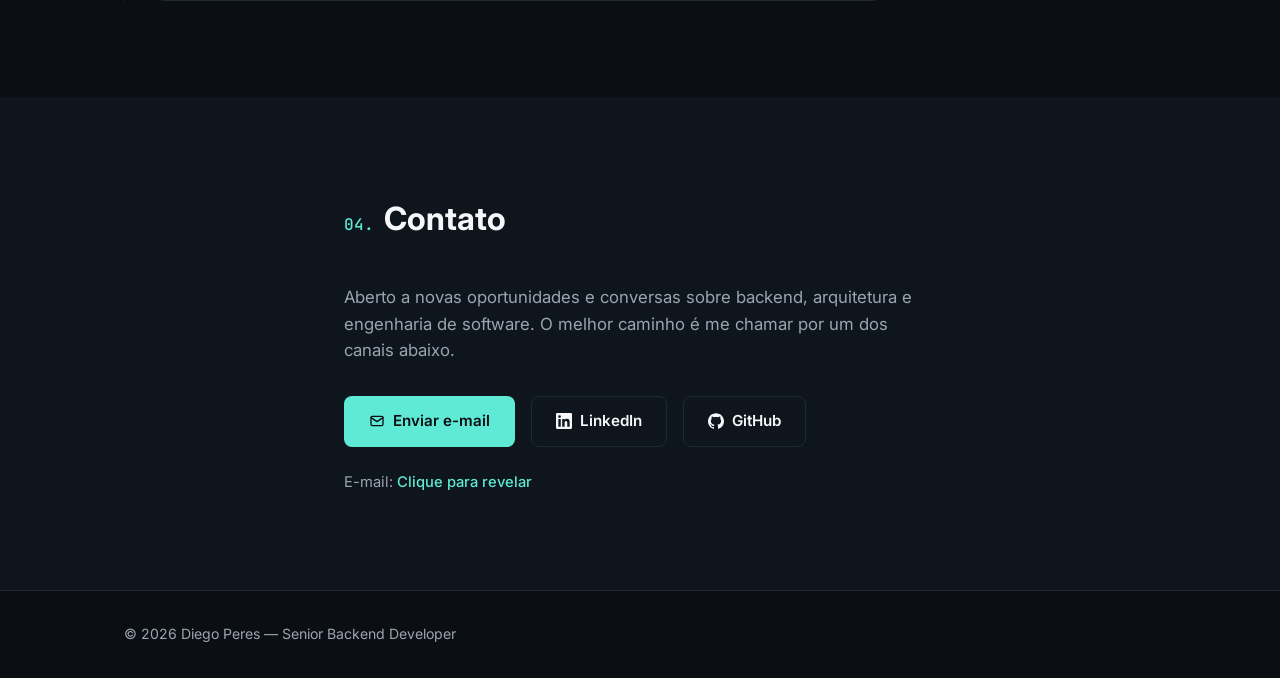
==== commit 857c90b5: "ajustes" ====
--- a/index.html
+++ b/index.html
@@ -350,23 +350,7 @@
     </footer>
 
     <script src="js/site-config.js"></script>
-    <script>
-        (function loadScripts() {
-            const appScript = document.createElement("script");
-            appScript.src = "js/script.js";
-
-            const localConfigScript = document.createElement("script");
-            localConfigScript.src = "js/site-config.local.js";
-            localConfigScript.onload = function () {
-                document.body.appendChild(appScript);
-            };
-            localConfigScript.onerror = function () {
-                document.body.appendChild(appScript);
-            };
-
-            document.body.appendChild(localConfigScript);
-        })();
-    </script>
+    <script src="js/script.js"></script>
 </body>
 
 </html>
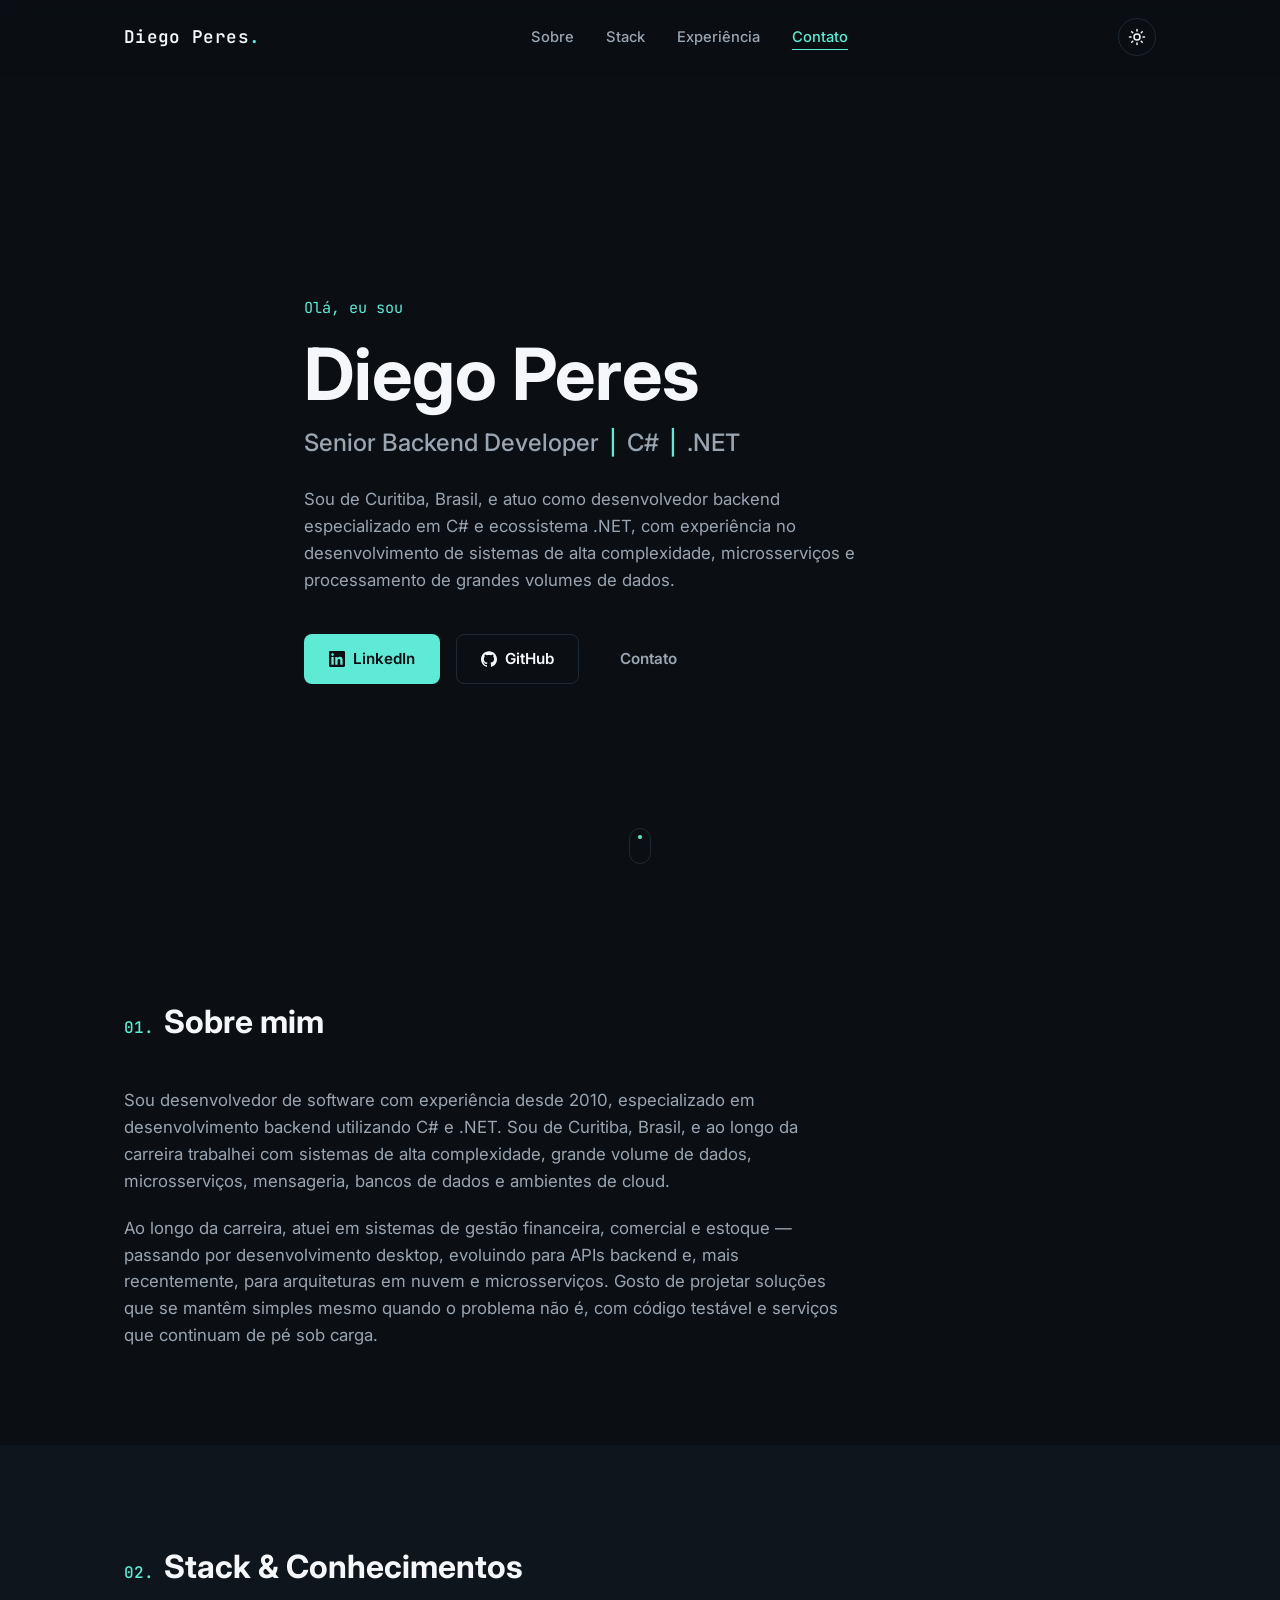
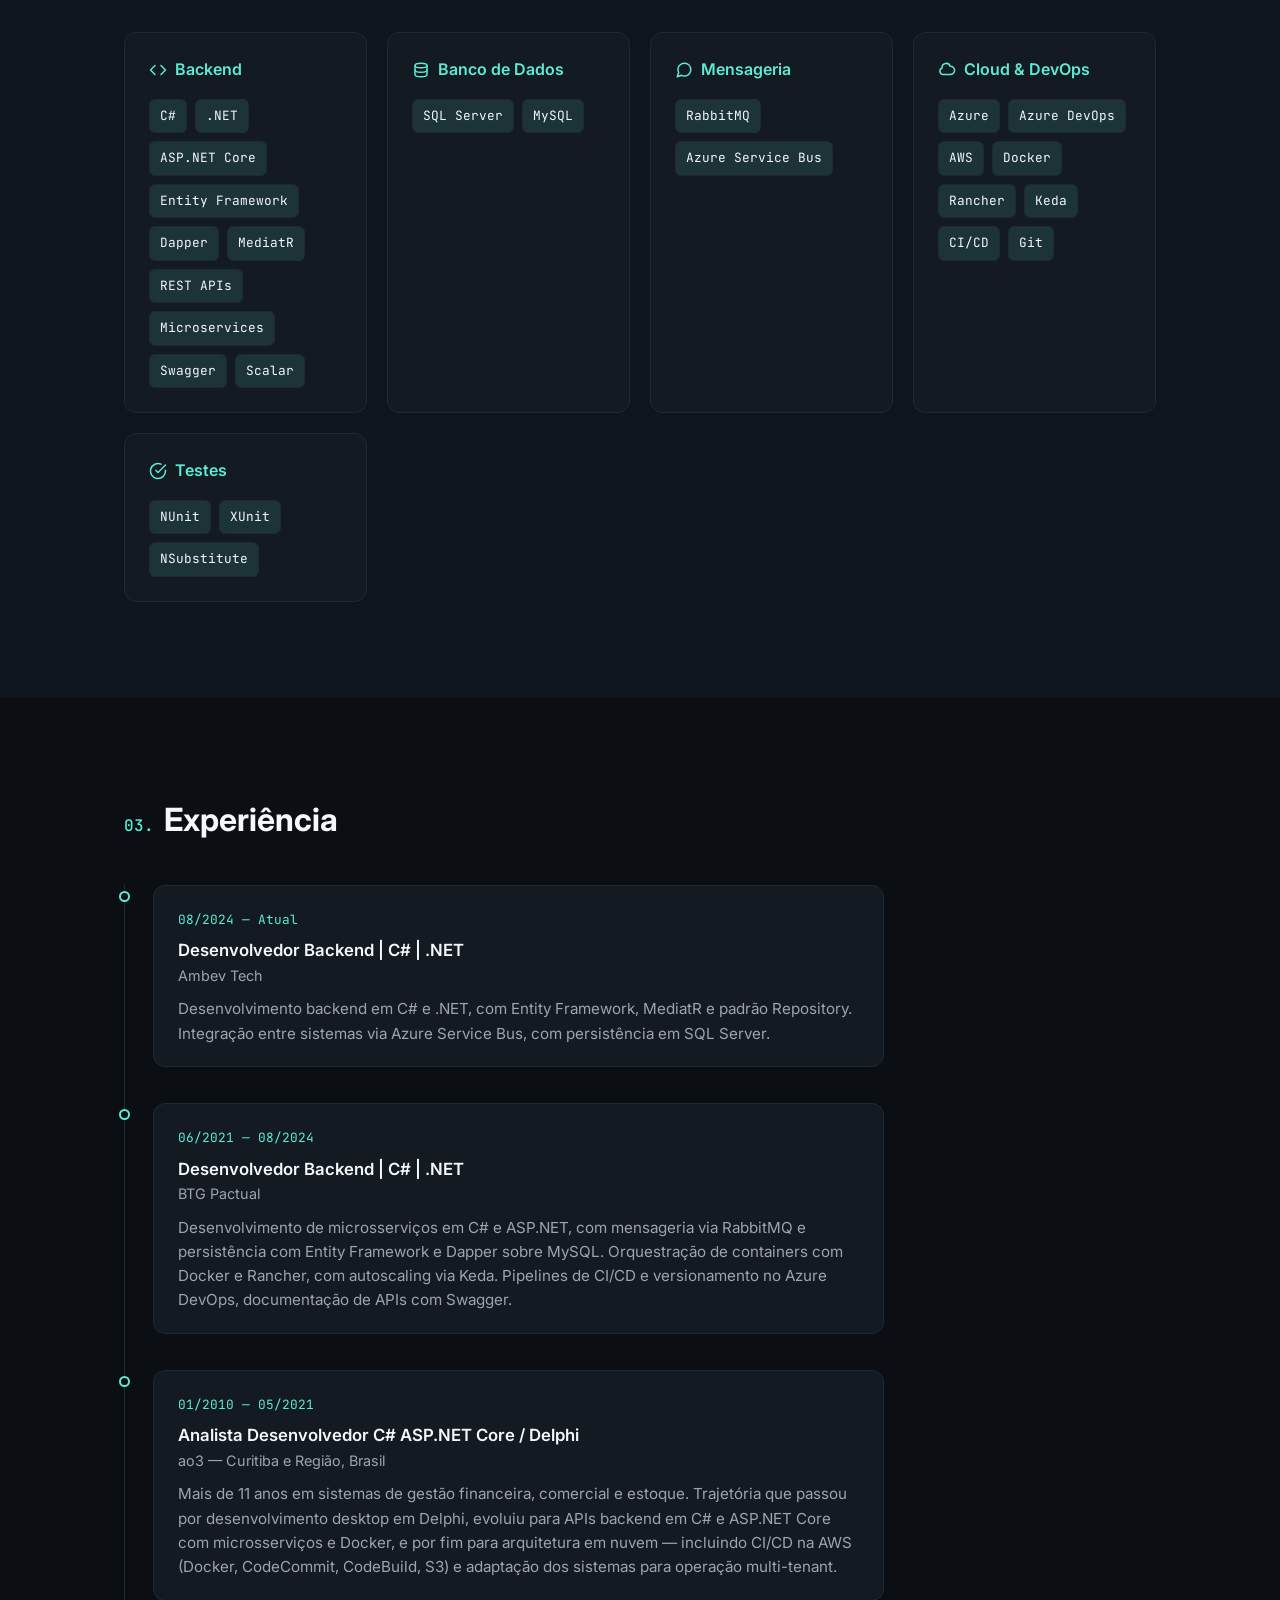
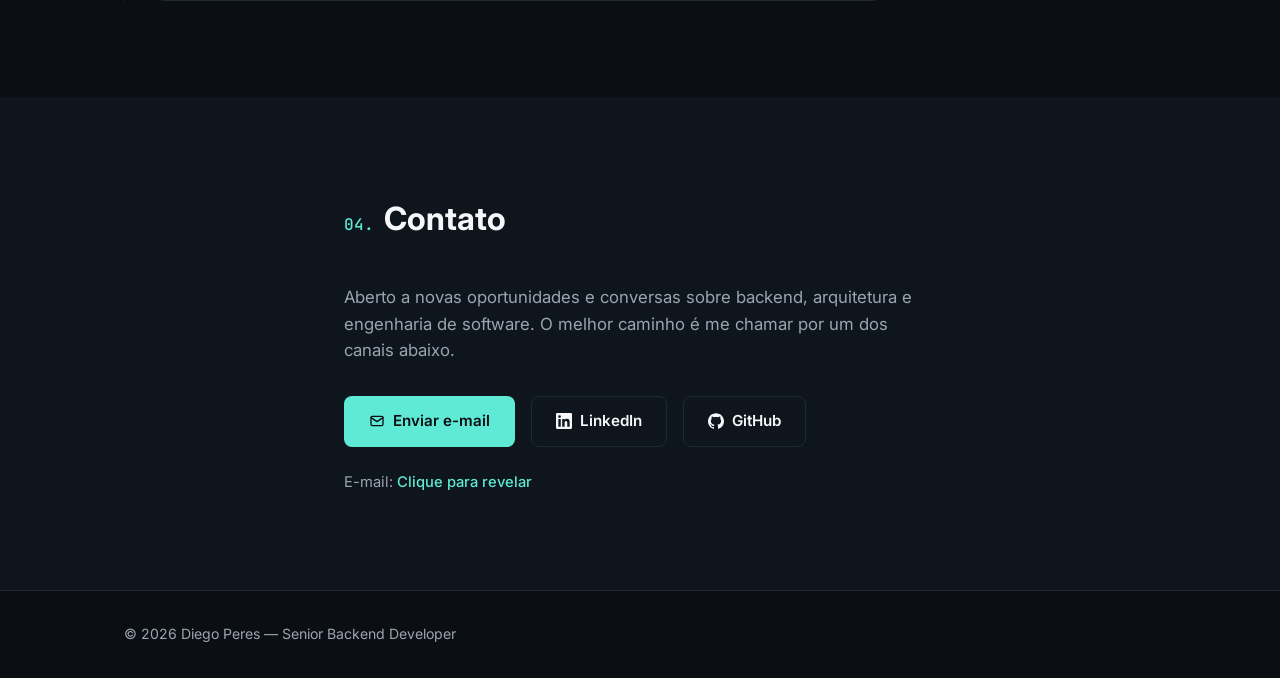
==== commit f81f012a: "sobre" ====
--- a/index.html
+++ b/index.html
@@ -38,6 +38,26 @@
         rel="stylesheet">
 
     <link rel="stylesheet" href="css/style.css">
+    <script src="js/site-config.js"></script>
+    <script>
+        (function initGoogleAnalytics() {
+            const measurementId = window.SITE_CONFIG?.analyticsMeasurementId?.trim();
+            if (!measurementId) return;
+
+            window.dataLayer = window.dataLayer || [];
+            window.gtag = function gtag() {
+                window.dataLayer.push(arguments);
+            };
+
+            window.gtag("js", new Date());
+            window.gtag("config", measurementId);
+
+            const script = document.createElement("script");
+            script.async = true;
+            script.src = "https://www.googletagmanager.com/gtag/js?id=" + encodeURIComponent(measurementId);
+            document.head.appendChild(script);
+        })();
+    </script>
 </head>
 
 <body>
@@ -87,9 +107,9 @@
                 <p class="hero__role reveal">Senior Backend Developer <span class="sep">|</span> C# <span
                         class="sep">|</span> .NET</p>
                 <p class="hero__text reveal">
-                    Desenvolvedor backend especializado em C# e ecossistema .NET, com experiência no
-                    desenvolvimento de sistemas de alta complexidade, microsserviços e processamento
-                    de grandes volumes de dados.
+                    Sou de Curitiba, Brasil, e atuo como desenvolvedor backend especializado em C#
+                    e ecossistema .NET, com experiência no desenvolvimento de sistemas de alta
+                    complexidade, microsserviços e processamento de grandes volumes de dados.
                 </p>
 
                 <div class="hero__actions reveal">
@@ -125,9 +145,10 @@
                 <div class="about">
                     <p class="about__text reveal">
                         Sou desenvolvedor de software com experiência desde 2010, especializado em
-                        desenvolvimento backend utilizando C# e .NET. Ao longo da carreira, trabalhei com
-                        sistemas de alta complexidade, grande volume de dados, microsserviços, mensageria,
-                        bancos de dados e ambientes de cloud.
+                        desenvolvimento backend utilizando C# e .NET. Sou de Curitiba, Brasil, e ao
+                        longo da carreira trabalhei com sistemas de alta complexidade, grande
+                        volume de dados, microsserviços, mensageria, bancos de dados e ambientes de
+                        cloud.
                     </p>
                     <p class="about__text reveal">
                         Ao longo da carreira, atuei em sistemas de gestão financeira, comercial e estoque —
@@ -349,7 +370,6 @@
         </div>
     </footer>
 
-    <script src="js/site-config.js"></script>
     <script src="js/script.js"></script>
 </body>
 
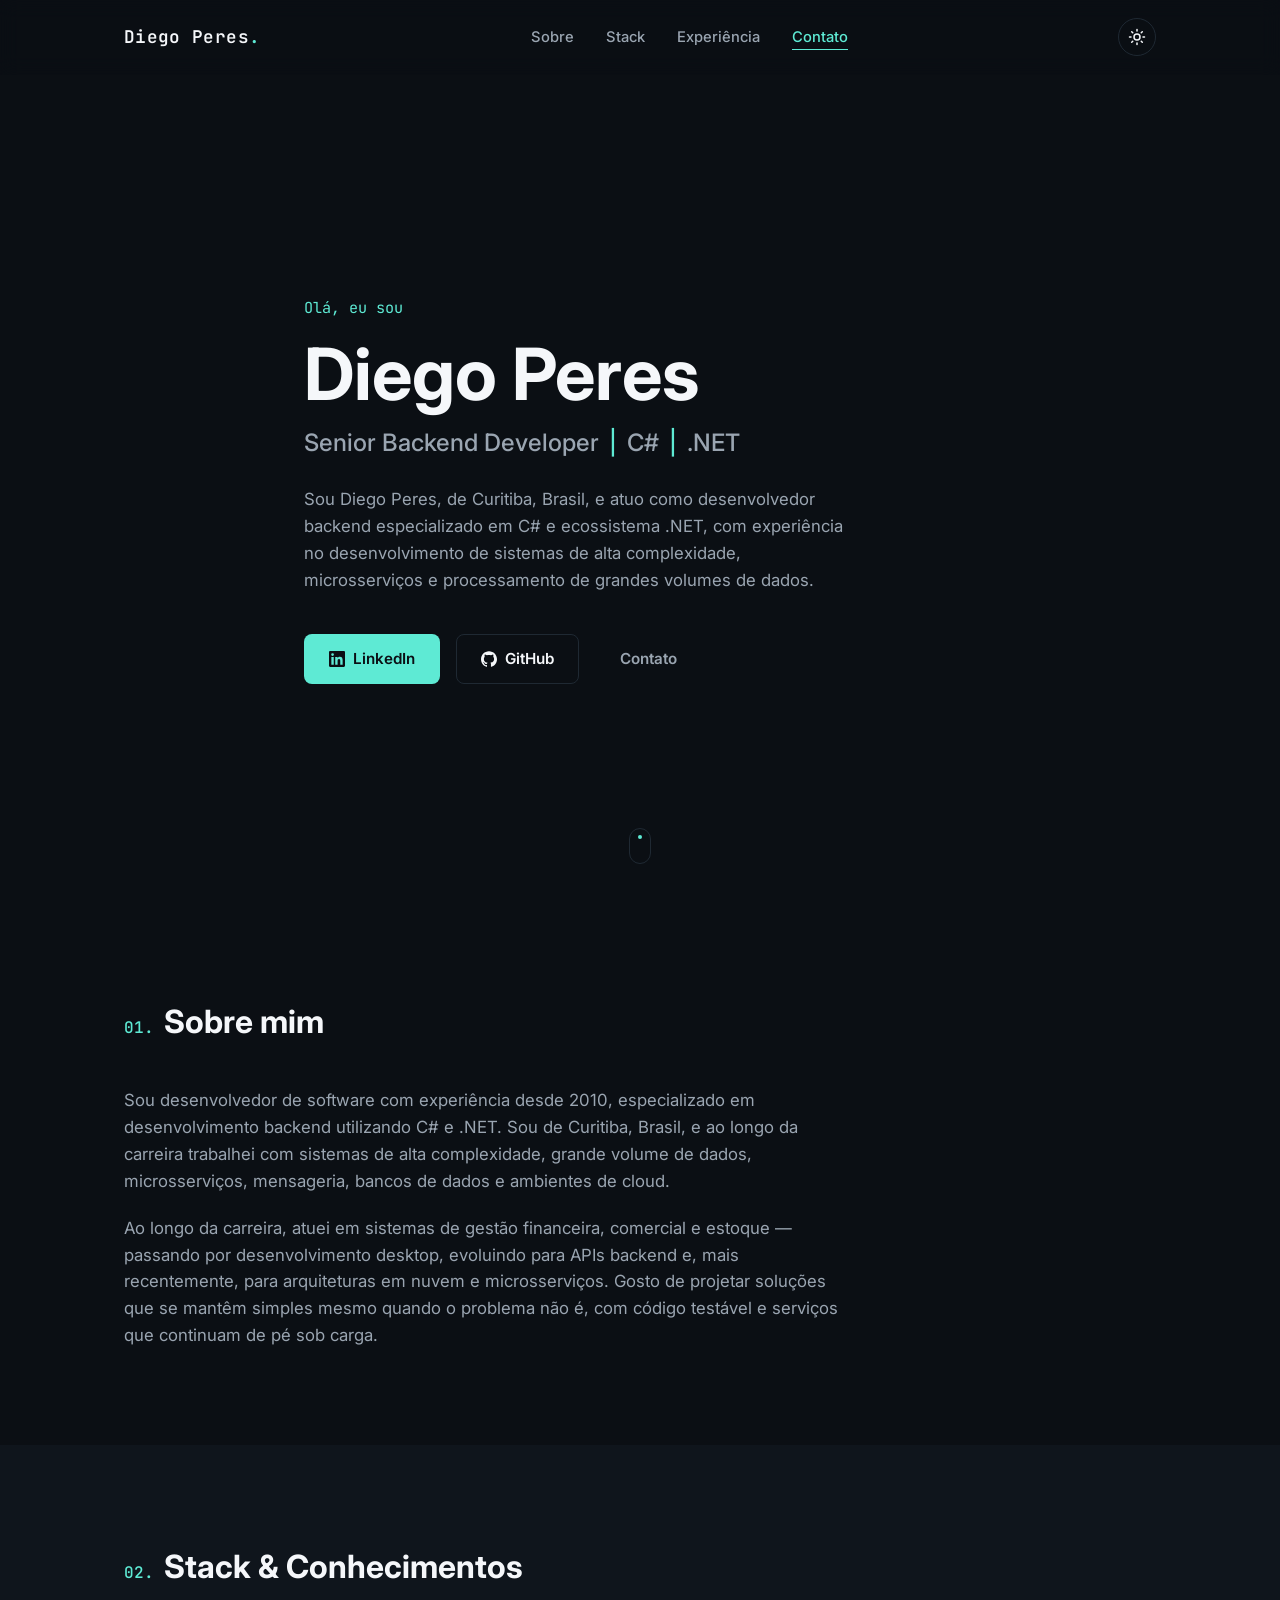
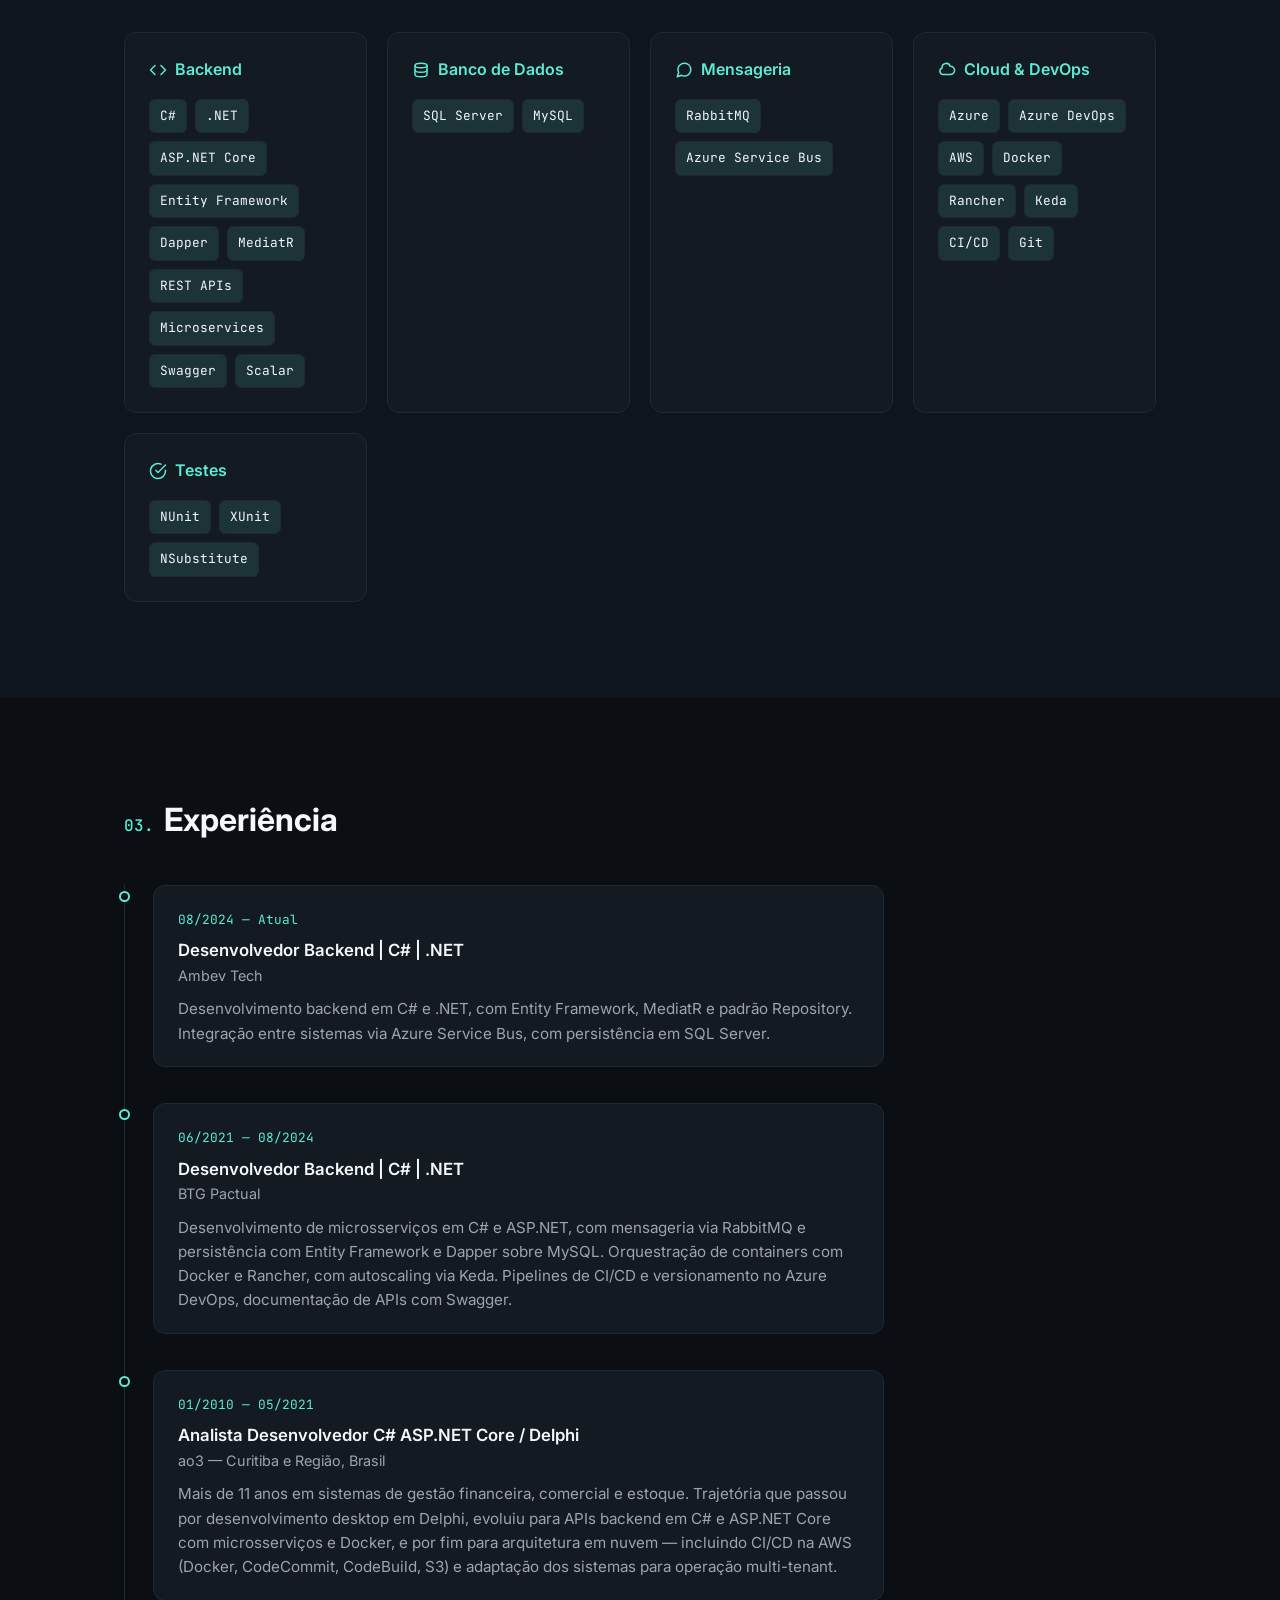
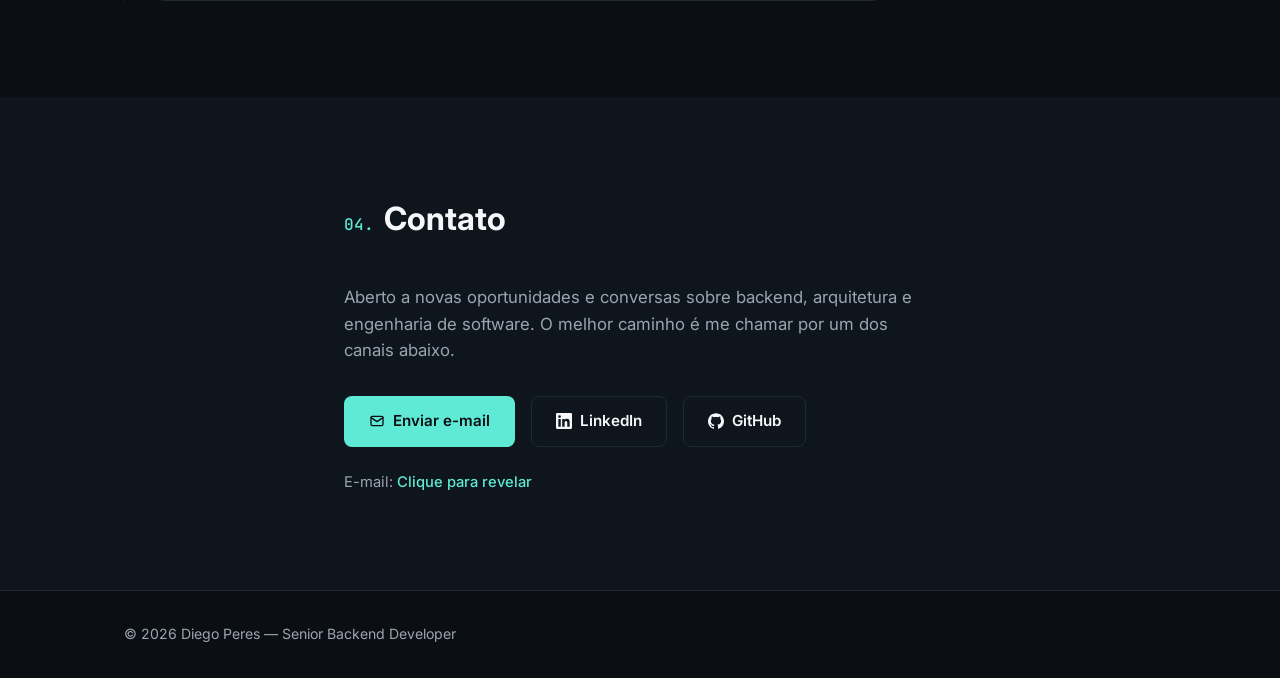
==== commit 3a24ab55: "ajustes" ====
--- a/index.html
+++ b/index.html
@@ -5,31 +5,35 @@
     <meta charset="UTF-8">
     <meta name="viewport" content="width=device-width, initial-scale=1.0">
 
-    <title>Diego Peres — Senior Backend Developer | C# / .NET</title>
+    <title>Diego Peres | Desenvolvedor Backend C# .NET em Curitiba</title>
     <meta name="description"
-        content="Diego Peres, desenvolvedor backend sênior especializado em C# e .NET. Experiência com microsserviços, alta complexidade, grandes volumes de dados e cloud.">
+        content="Diego Peres é desenvolvedor backend em Curitiba, Brasil, especializado em C# e .NET, com experiência em microsserviços, mensageria, cloud e sistemas de alta complexidade.">
+    <meta name="keywords"
+        content="Diego Peres, desenvolvedor backend, C#, .NET, ASP.NET Core, microsserviços, Curitiba, Brasil">
     <meta name="author" content="Diego Peres">
     <meta name="robots" content="index, follow">
     <meta name="theme-color" content="#0b0f14">
+    <meta name="googlebot" content="index, follow, max-image-preview:large">
 
     <!-- Open Graph -->
     <meta property="og:type" content="website">
-    <meta property="og:title" content="Diego Peres — Senior Backend Developer | C# / .NET">
+    <meta property="og:title" content="Diego Peres | Desenvolvedor Backend C# .NET em Curitiba">
     <meta property="og:description"
-        content="Desenvolvedor backend especializado em C# e ecossistema .NET, com experiência em sistemas de alta complexidade, microsserviços e processamento de grandes volumes de dados.">
+        content="Portfólio de Diego Peres, desenvolvedor backend em Curitiba, Brasil, com experiência em C#, .NET, microsserviços, mensageria e cloud.">
     <meta property="og:image" content="assets/og-image.svg">
-    <!-- PERSONALIZAR: og:url deve apontar para o domínio final do site -->
-    <meta property="og:url" content="https://SEU-USUARIO.github.io/">
+    <meta property="og:url" content="https://www.diegoperes.com.br/">
+    <meta property="og:site_name" content="Diego Peres">
     <meta property="og:locale" content="pt_BR">
 
     <!-- Twitter Card -->
     <meta name="twitter:card" content="summary_large_image">
-    <meta name="twitter:title" content="Diego Peres — Senior Backend Developer | C# / .NET">
-    <meta name="twitter:description" content="Desenvolvedor backend especializado em C# e ecossistema .NET.">
+    <meta name="twitter:title" content="Diego Peres | Desenvolvedor Backend C# .NET em Curitiba">
+    <meta name="twitter:description"
+        content="Portfólio de Diego Peres, desenvolvedor backend em Curitiba, Brasil, com experiência em C# e .NET.">
     <meta name="twitter:image" content="assets/og-image.svg">
 
     <link rel="icon" type="image/svg+xml" href="assets/favicon.svg">
-    <link rel="canonical" href="https://SEU-USUARIO.github.io/"> <!-- PERSONALIZAR -->
+    <link rel="canonical" href="https://www.diegoperes.com.br/">
 
     <link rel="preconnect" href="https://fonts.googleapis.com">
     <link rel="preconnect" href="https://fonts.gstatic.com" crossorigin>
@@ -40,6 +44,52 @@
     <link rel="stylesheet" href="css/style.css">
     <script src="js/site-config.js"></script>
     <script>
+        (function injectStructuredData() {
+            const sameAs = [
+                window.SITE_CONFIG?.linkedin?.trim(),
+                window.SITE_CONFIG?.github?.trim()
+            ].filter(Boolean);
+
+            const person = {
+                "@context": "https://schema.org",
+                "@type": "Person",
+                name: "Diego Peres",
+                url: "https://www.diegoperes.com.br/",
+                jobTitle: "Desenvolvedor Backend",
+                address: {
+                    "@type": "PostalAddress",
+                    addressLocality: "Curitiba",
+                    addressCountry: "BR"
+                },
+                knowsAbout: [
+                    "C#",
+                    ".NET",
+                    "ASP.NET Core",
+                    "Microsserviços",
+                    "RabbitMQ",
+                    "Azure Service Bus",
+                    "SQL Server",
+                    "MySQL",
+                    "Azure",
+                    "AWS",
+                    "Docker"
+                ]
+            };
+
+            if (sameAs.length > 0) {
+                person.sameAs = sameAs;
+            }
+
+            const structuredDataScript = document.createElement("script");
+            structuredDataScript.type = "application/ld+json";
+            structuredDataScript.text = JSON.stringify(person);
+            document.head.appendChild(structuredDataScript);
+        })();
+
+        (function addPageTitle() {
+            document.title = "Diego Peres | Desenvolvedor Backend C# .NET em Curitiba";
+        })();
+
         (function initGoogleAnalytics() {
             const measurementId = window.SITE_CONFIG?.analyticsMeasurementId?.trim();
             if (!measurementId) return;
@@ -107,9 +157,10 @@
                 <p class="hero__role reveal">Senior Backend Developer <span class="sep">|</span> C# <span
                         class="sep">|</span> .NET</p>
                 <p class="hero__text reveal">
-                    Sou de Curitiba, Brasil, e atuo como desenvolvedor backend especializado em C#
-                    e ecossistema .NET, com experiência no desenvolvimento de sistemas de alta
-                    complexidade, microsserviços e processamento de grandes volumes de dados.
+                    Sou Diego Peres, de Curitiba, Brasil, e atuo como desenvolvedor backend
+                    especializado em C# e ecossistema .NET, com experiência no desenvolvimento de
+                    sistemas de alta complexidade, microsserviços e processamento de grandes
+                    volumes de dados.
                 </p>
 
                 <div class="hero__actions reveal">
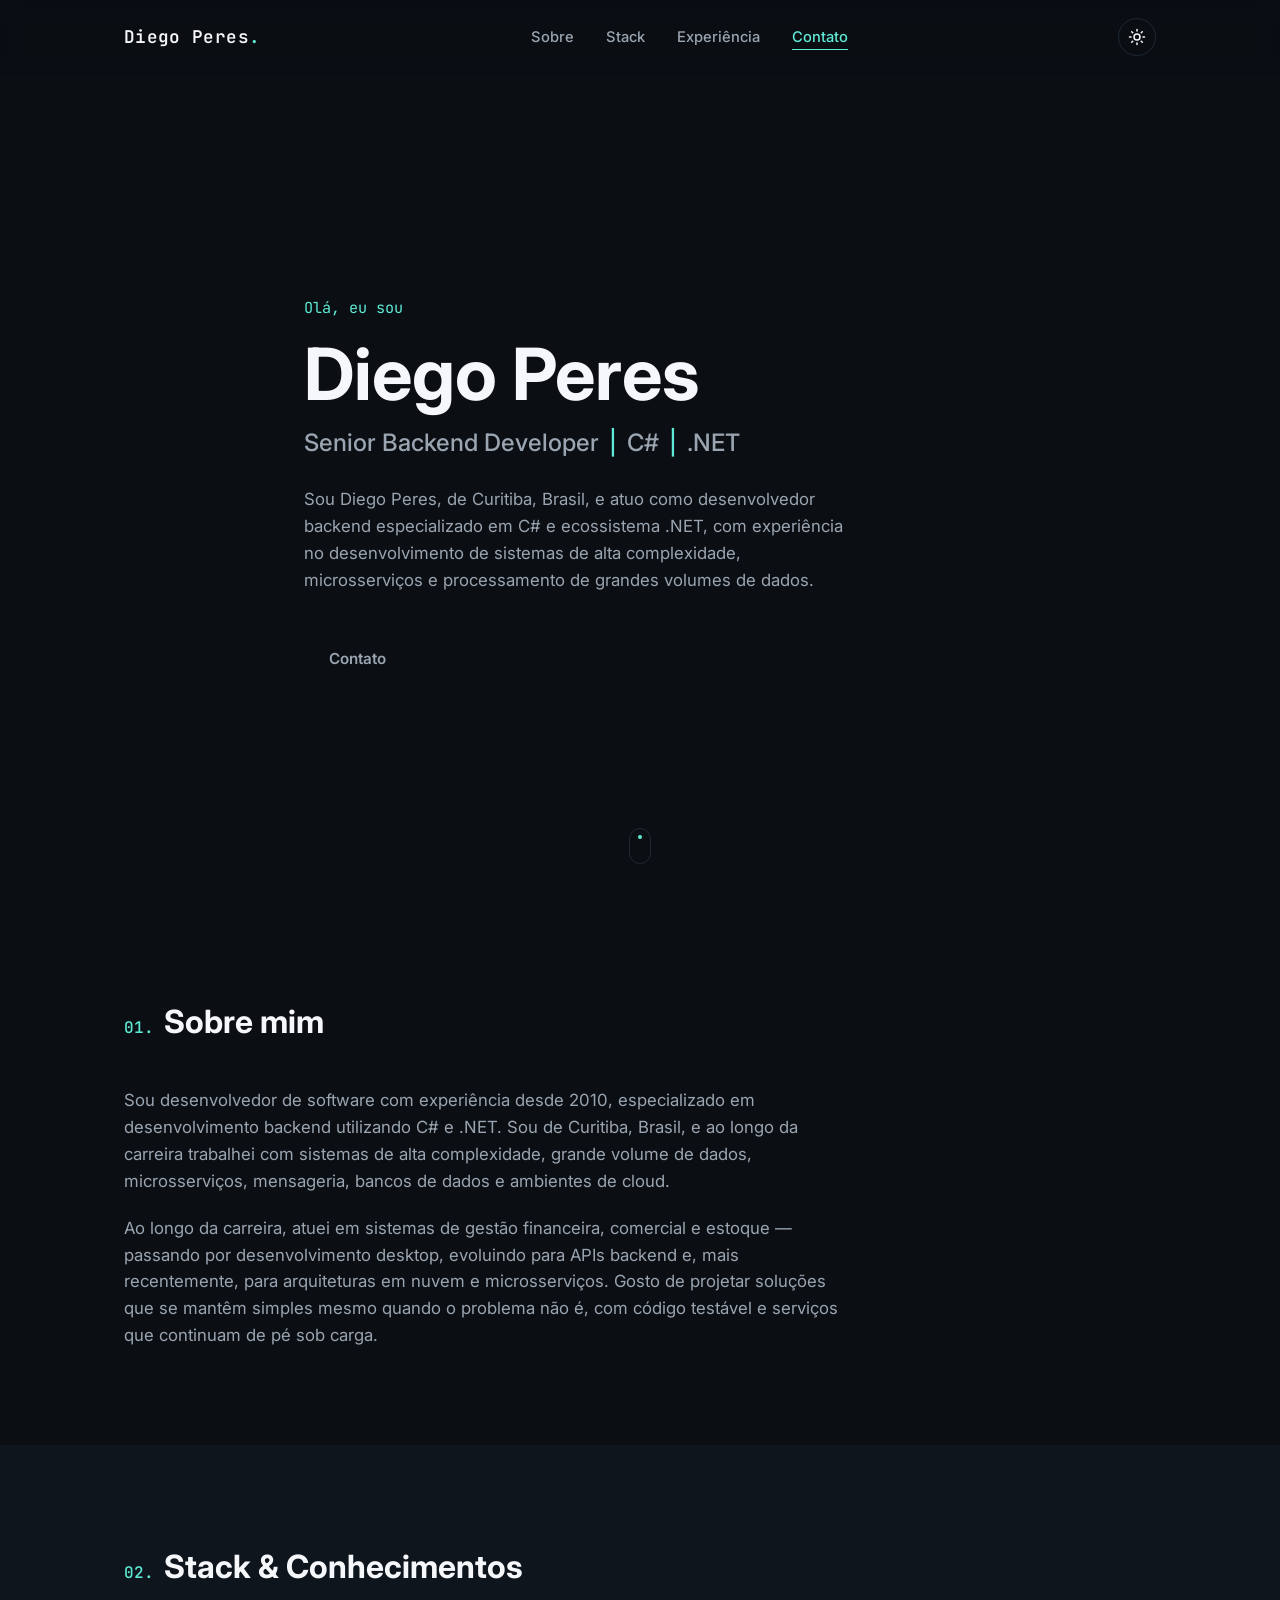
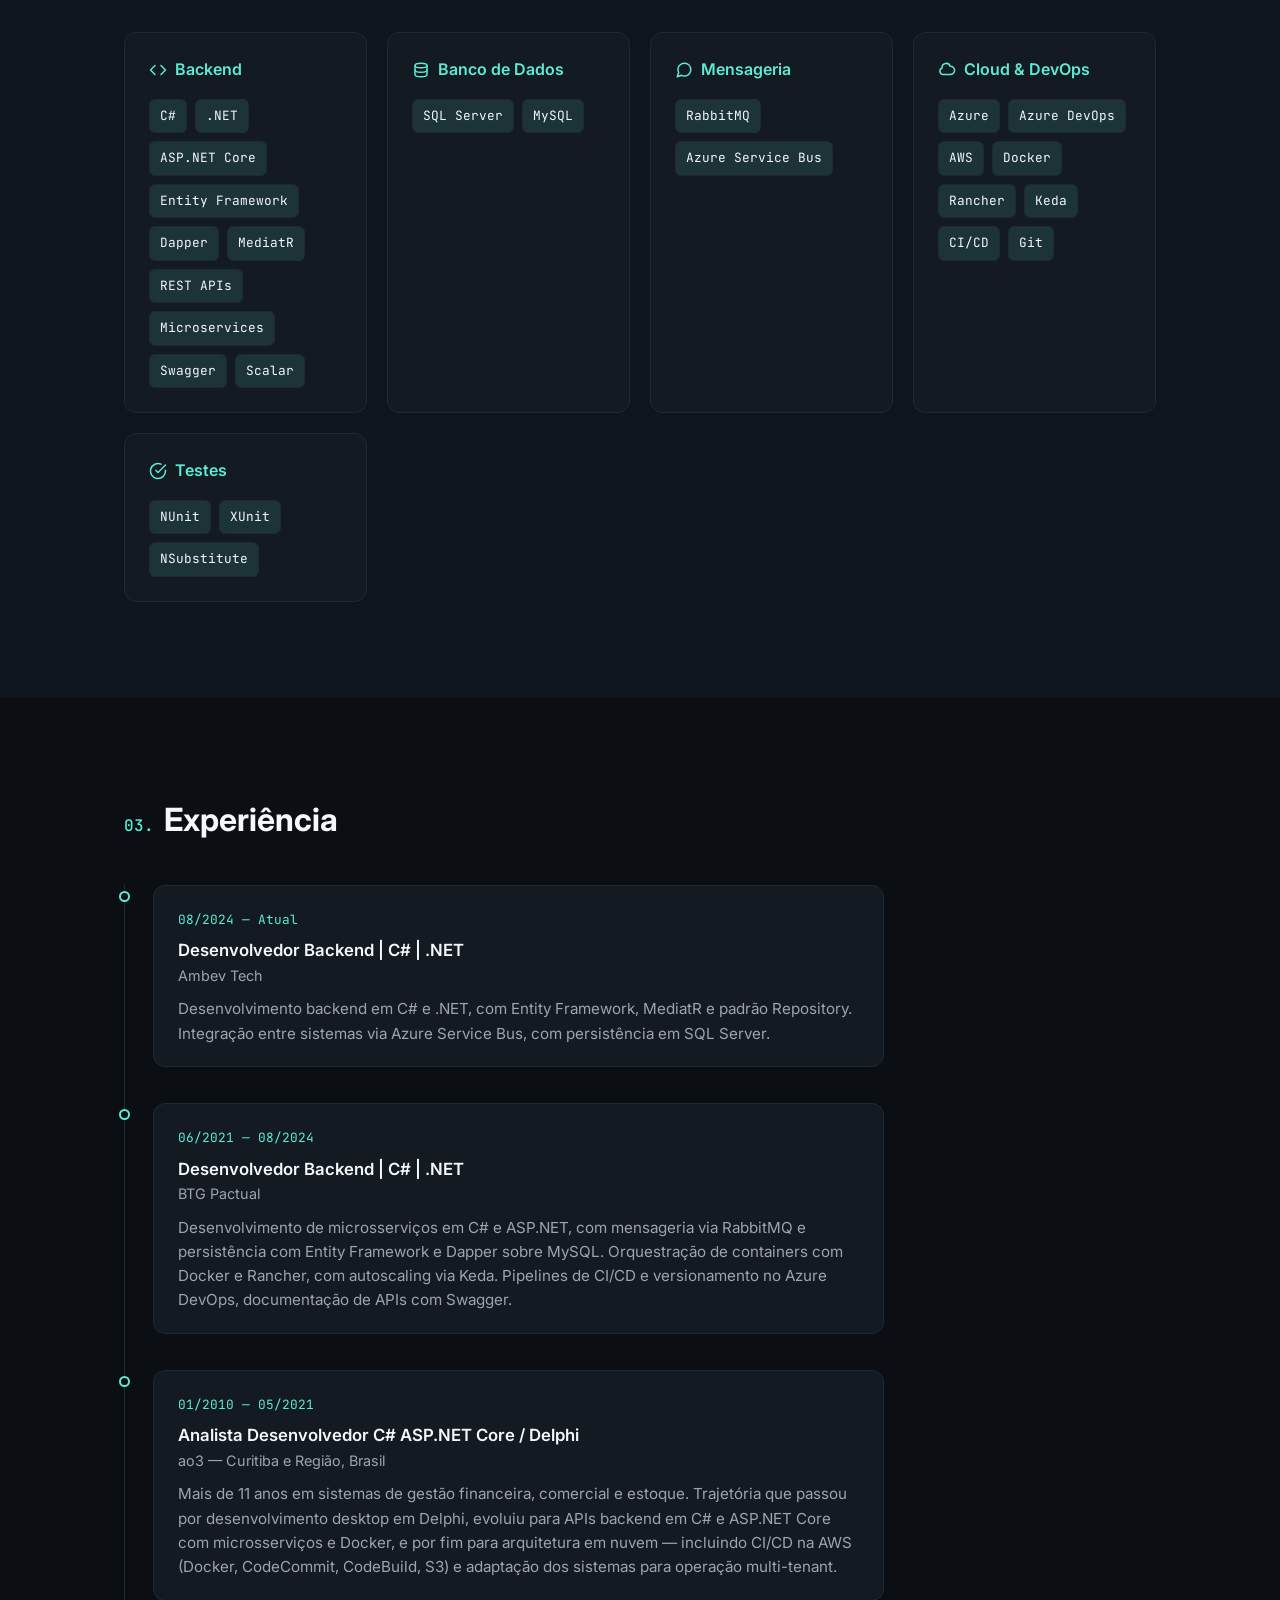
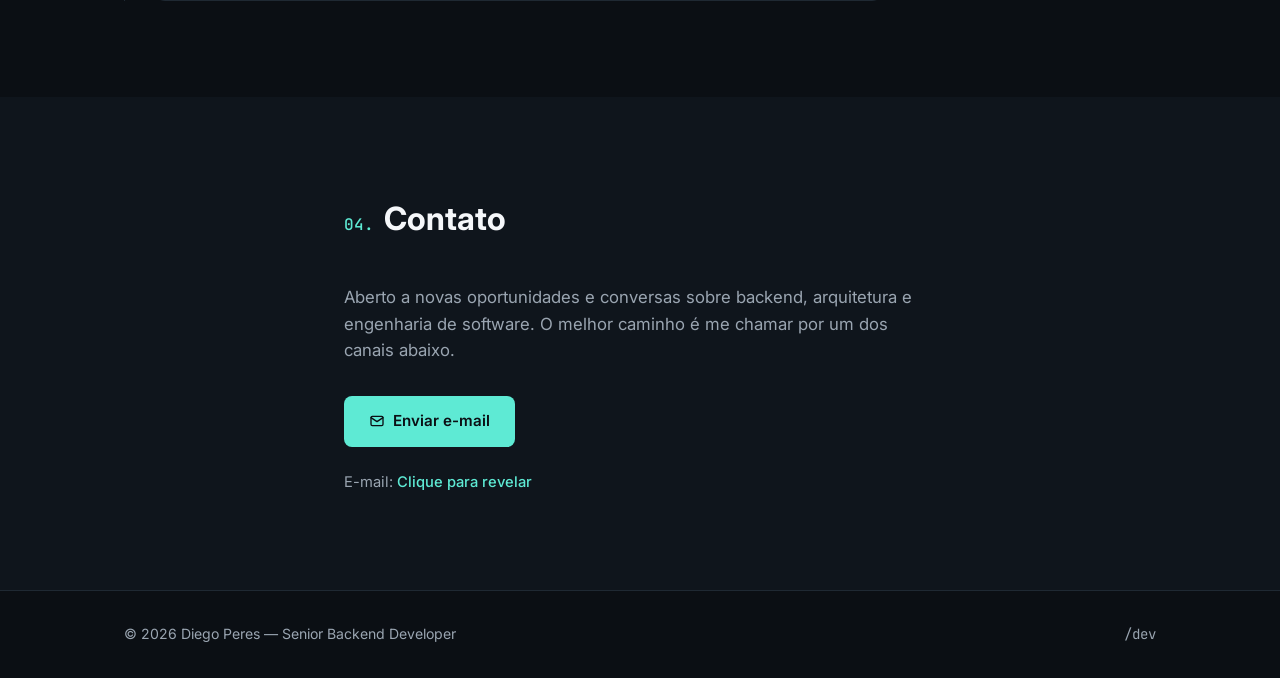
==== commit 594ed20a: "Adiciona menu lateral ao /dev e link de acesso no rodapé O /dev agora mostra só a ferramenta selecio" ====
--- a/index.html
+++ b/index.html
@@ -112,6 +112,13 @@
 
 <body>
 
+    <!--
+        Ei, curioso(a) o suficiente pra abrir o código-fonte? Isso já é um
+        bom sinal por aqui. Tem mais alguns segredos escondidos no site —
+        boa sorte encontrando todos. E se quiser trocar uma ideia de verdade,
+        a seção #contato tá logo ali embaixo.
+    -->
+
     <a class="skip-link" href="#conteudo">Pular para o conteúdo</a>
 
     <!-- ===================== HEADER / NAV ===================== -->
@@ -320,7 +327,7 @@
                         <div class="timeline__card">
                             <span class="timeline__period">08/2024 — Atual</span>
                             <h3 class="timeline__role">Desenvolvedor Backend | C# | .NET</h3>
-                            <p class="timeline__company">Ambev Tech</p>
+                            <p class="timeline__company" data-egg="beer">Ambev Tech</p>
                             <p class="timeline__desc">
                                 Desenvolvimento backend em C# e .NET, com Entity Framework, MediatR e padrão
                                 Repository. Integração entre sistemas via Azure Service Bus, com persistência
@@ -334,7 +341,7 @@
                         <div class="timeline__card">
                             <span class="timeline__period">06/2021 — 08/2024</span>
                             <h3 class="timeline__role">Desenvolvedor Backend | C# | .NET</h3>
-                            <p class="timeline__company">BTG Pactual</p>
+                            <p class="timeline__company" data-egg="money">BTG Pactual</p>
                             <p class="timeline__desc">
                                 Desenvolvimento de microsserviços em C# e ASP.NET, com mensageria via RabbitMQ
                                 e persistência com Entity Framework e Dapper sobre MySQL. Orquestração de
@@ -349,7 +356,7 @@
                         <div class="timeline__card">
                             <span class="timeline__period">01/2010 — 05/2021</span>
                             <h3 class="timeline__role">Analista Desenvolvedor C# ASP.NET Core / Delphi</h3>
-                            <p class="timeline__company">ao3 — Curitiba e Região, Brasil</p>
+                            <p class="timeline__company" data-egg="stock">ao3 — Curitiba e Região, Brasil</p>
                             <p class="timeline__desc">
                                 Mais de 11 anos em sistemas de gestão financeira, comercial e estoque. Trajetória
                                 que passou por desenvolvimento desktop em Delphi, evoluiu para APIs backend em
@@ -417,11 +424,13 @@
             <div class="footer__links">
                 <a data-config="linkedin" target="_blank" rel="noopener noreferrer">LinkedIn</a>
                 <a data-config="github" target="_blank" rel="noopener noreferrer">GitHub</a>
+                <a href="dev/" class="footer__dev-link" title="Dev Tools">/dev</a>
             </div>
         </div>
     </footer>
 
     <script src="js/script.js"></script>
+    <script src="js/easter-eggs.js"></script>
 </body>
 
 </html>
--- a/css/style.css
+++ b/css/style.css
@@ -12,7 +12,9 @@
    9. Contato
    10. Footer
    11. Animações / reveal
-   12. Responsivo
+   12. Easter eggs
+   13. Impressão
+   14. Responsivo
    ========================================================= */
 
 /* ---------- 1. Reset & base ---------- */
@@ -22,6 +24,12 @@
   box-sizing: border-box;
   margin: 0;
   padding: 0;
+}
+
+/* Garante que o atributo hidden vença qualquer display de classe
+   (ex: .btn usa display: inline-flex, que por padrão sobrescreveria [hidden]). */
+[hidden] {
+  display: none !important;
 }
 
 html {
@@ -610,6 +618,10 @@
   transition: color var(--transition);
 }
 
+.footer__dev-link {
+  font-family: var(--font-mono);
+}
+
 .footer__links a:hover {
   color: var(--accent);
 }
@@ -631,7 +643,148 @@
   transform: translateY(0);
 }
 
-/* ---------- 12. Responsivo ---------- */
+/* ---------- 12. Easter eggs ---------- */
+.egg-toast {
+  position: fixed;
+  left: 50%;
+  bottom: 28px;
+  transform: translate(-50%, 12px);
+  background: var(--surface);
+  border: 1px solid var(--surface-border);
+  color: var(--text);
+  padding: 12px 20px;
+  border-radius: 999px;
+  font-size: 0.9rem;
+  font-family: var(--font-mono);
+  box-shadow: 0 12px 30px rgba(0, 0, 0, 0.25);
+  opacity: 0;
+  z-index: 2000;
+  pointer-events: none;
+  transition: opacity 300ms ease, transform 300ms ease;
+}
+
+.egg-toast.is-visible {
+  opacity: 1;
+  transform: translate(-50%, 0);
+}
+
+.egg-matrix {
+  position: fixed;
+  inset: 0;
+  z-index: 1900;
+  pointer-events: none;
+  opacity: 1;
+  transition: opacity 600ms ease;
+}
+
+.egg-matrix.is-fading {
+  opacity: 0;
+}
+
+.egg-particle {
+  position: fixed;
+  z-index: 2000;
+  line-height: 1;
+  pointer-events: none;
+  will-change: transform, opacity;
+  filter: drop-shadow(0 4px 10px rgba(0, 0, 0, 0.35));
+}
+
+/* ---------- 13. Impressão ---------- */
+@media print {
+  /* Reaproveita as variáveis de tema: força uma paleta clara e sóbria
+     independente do dark/light mode ativo na tela. */
+  :root,
+  :root[data-theme="light"] {
+    --bg: #ffffff;
+    --bg-alt: #ffffff;
+    --surface: #ffffff;
+    --surface-border: #cccccc;
+    --text: #111111;
+    --text-muted: #333333;
+    --accent: #000000;
+    --accent-soft: transparent;
+    --accent-contrast: #ffffff;
+  }
+
+  *, *::before, *::after {
+    animation: none !important;
+    transition: none !important;
+    box-shadow: none !important;
+  }
+
+  /* Garante que todo o conteúdo apareça, mesmo o que nunca entrou
+     na viewport (a animação de reveal depende de scroll). */
+  .reveal {
+    opacity: 1 !important;
+    transform: none !important;
+  }
+
+  .header,
+  .skip-link,
+  .scroll-hint,
+  .hero__eyebrow,
+  .btn--ghost,
+  [data-email-trigger="send"],
+  .btn .icon,
+  .icon-brand,
+  .egg-toast,
+  .egg-matrix,
+  .egg-particle {
+    display: none !important;
+  }
+
+  main {
+    padding-top: 0 !important;
+  }
+
+  .hero {
+    min-height: 0;
+    padding: 0 0 16px;
+    display: block;
+  }
+
+  .section {
+    padding: 16px 0;
+  }
+
+  @page {
+    margin: 1.5cm;
+  }
+
+  body {
+    font-size: 11pt;
+  }
+
+  a {
+    text-decoration: underline;
+  }
+
+  /* Como o clique não funciona no papel, imprime a URL ao lado do link */
+  a[data-config]::after {
+    content: " (" attr(href) ")";
+    font-size: 0.8em;
+    font-weight: 400;
+    text-decoration: none;
+  }
+
+  .btn {
+    display: inline-block;
+    padding: 0;
+    margin: 0 20px 8px 0;
+    border: none !important;
+    background: none !important;
+    color: var(--text) !important;
+    font-weight: 600;
+  }
+
+  .stack-card,
+  .timeline__card {
+    break-inside: avoid;
+  }
+}
+
+/* ---------- 14. Responsivo ---------- */
 @media (max-width: 860px) {
   .nav__toggle {
     display: flex;
